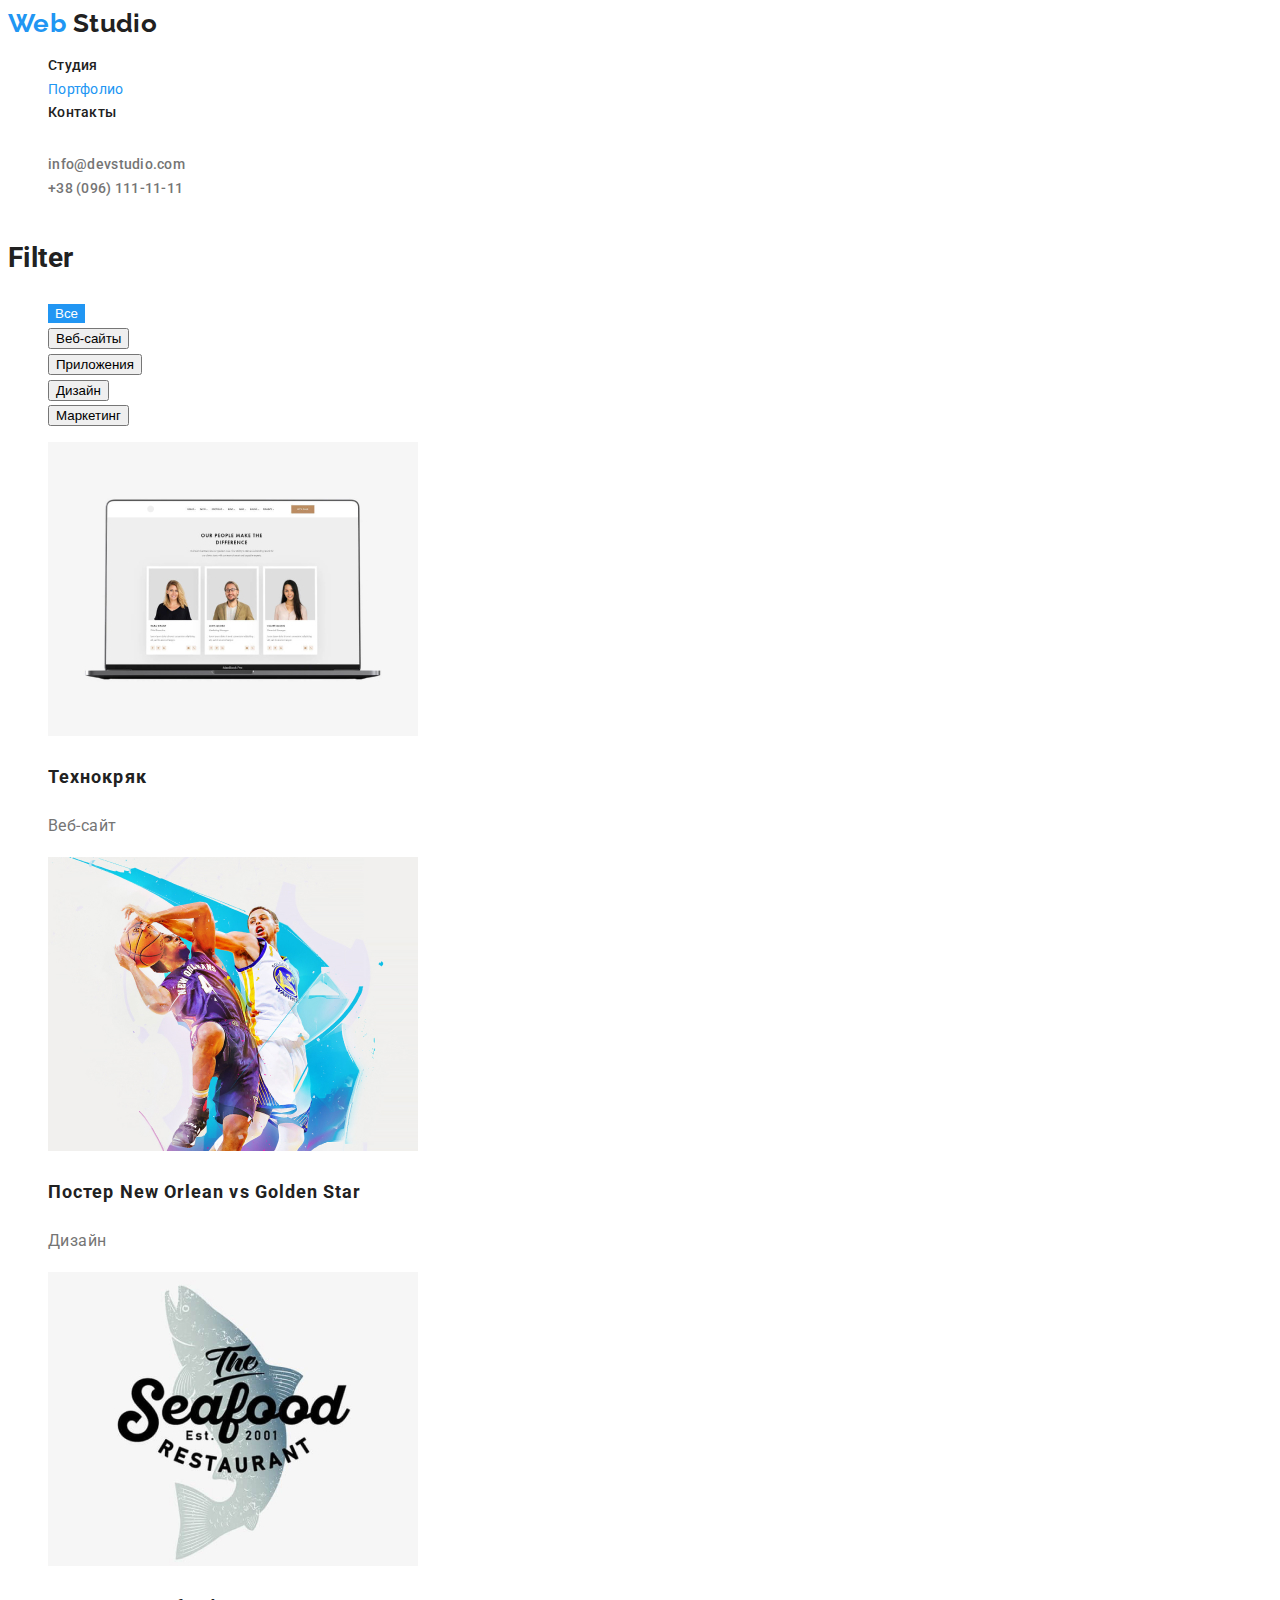
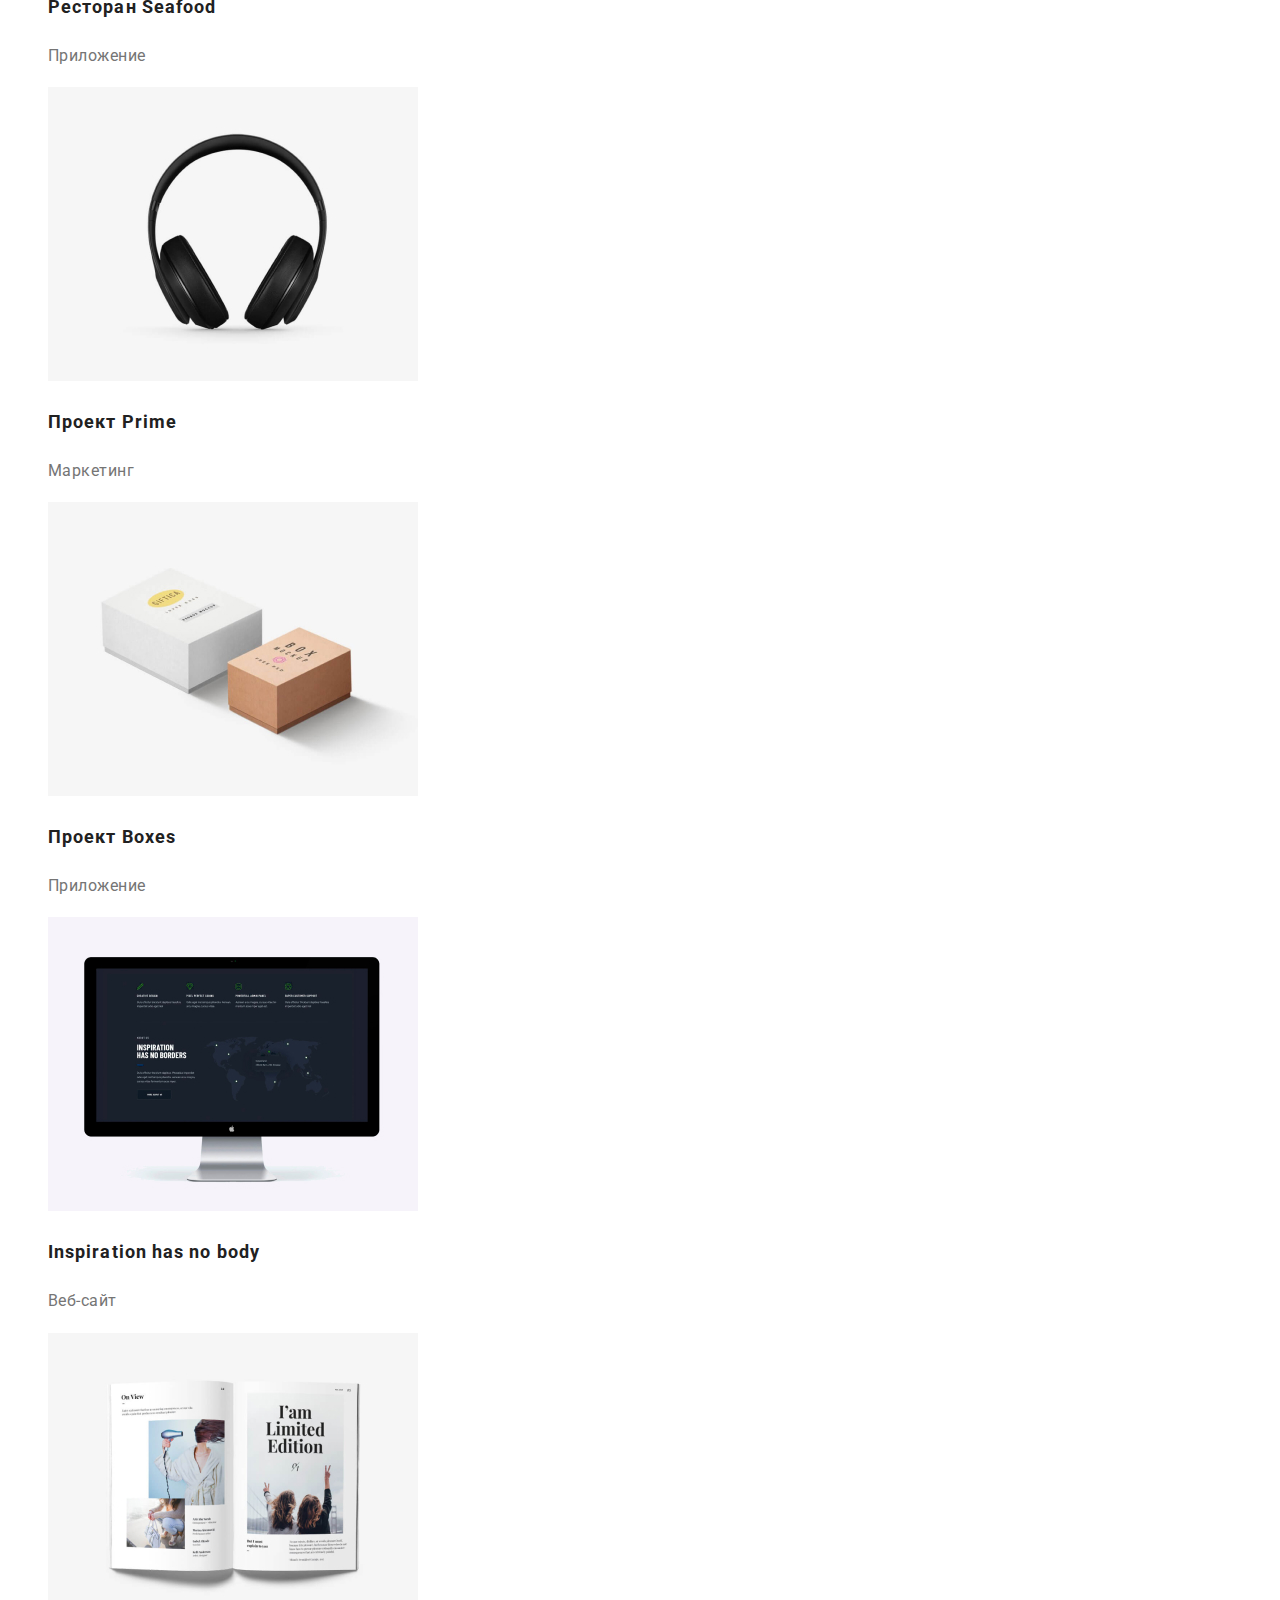
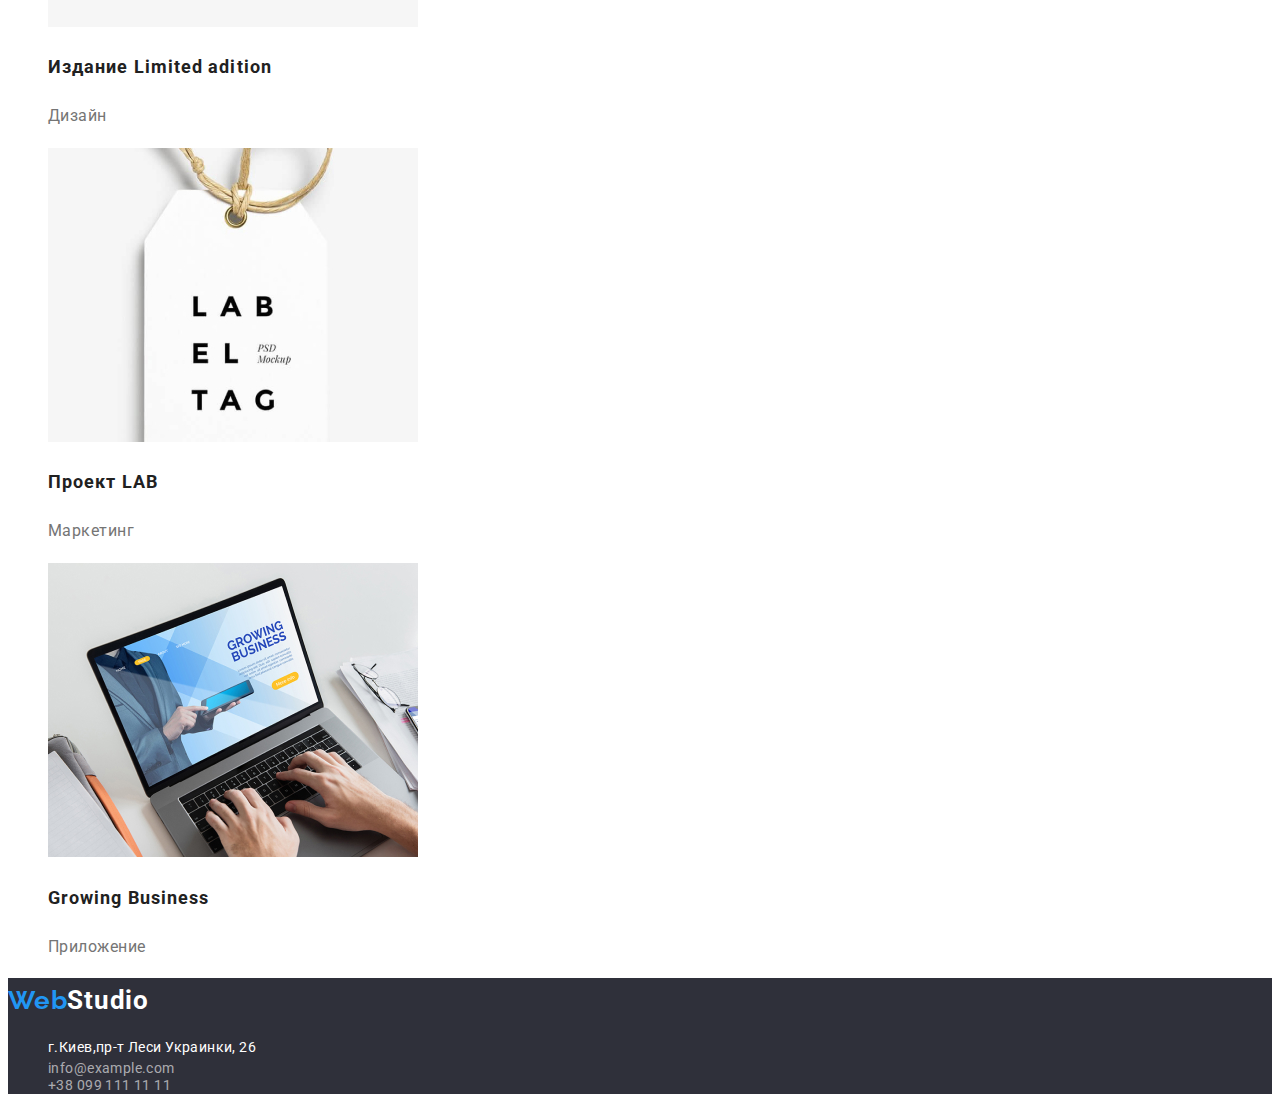
==== portfolio.html @ 91434a40 "добавляю разметку страницы" ====
<!DOCTYPE html>
<html lang="en">
<head>
    <meta charset="UTF-8">
    <meta http-equiv="X-UA-Compatible" content="IE=edge">
    <meta name="viewport" content="width=<>, initial-scale=1.0">
    <title>Document</title>

<link href="https://fonts.googleapis.com/css2?family=Raleway:wght@700&family=Roboto:wght@400;500;700;900&display=swap"
rel="stylesheet"
/>
    <link rel="stylesheet" href="./css/style.css"/>
</head>
<body>
<header>
    
        <nav>
            <a class="logo" href="./index.html"><span class="logo-accent">Web</span> Studio </a>
            <ul class="site-nav">
                <li> <a href="./index.html"class="site-nav-link">Студия</a></li>
                <li><a href=""class="site-nav-link-current">Портфолио</a></li>
                <li><a href=""class="site-nav-link">Контакты</a></li>
            </ul>
        </nav>
    
        <ul class="contact-nav">
            <li><a href ="mailto:info@devstudio.com" class="contact-nav-title">info@devstudio.com</a></li>
  
            <li><a href="tel:+380961111111" class="contact-nav-title">+38 (096) 111-11-11</a></li>
        </ul>
</header>

    <main>
         <!--Навигация-->
         <section>
             <h1>Filter</h1>
         <ul class="filter">
            <li class="filter-item"> <button type= "button" class="filter-button-main"> Все </button> </li>
            <li class="filter-item"> <button type= "button"class="filter-button"> Веб-сайты </button> </li>
            <li class="filter-item"> <button type= "button"class="filter-button"> Приложения</button> </li>
            <li class="filter-item"> <button type= "button"class="filter-button"> Дизайн </button> </li>
            <li class="filter-item"> <button type= "button"class="filter-button">Маркетинг</button> </li>
         </ul>
    
         <ul class="gallery">
             <li class="gallery-item"><a href=""class="gallery-link" ><img src="img/image1.jpg" alt="веб-сайт"width="370"><h2 class="gallery-title">Технокряк</h2>
                <p class="gallery-text">Веб-сайт</p></a> 
            </li>
            <li class="gallery-item"><a href=""class="gallery-link"><img src="img/image2.jpg" alt="дизайн"width="370"><h2 class="gallery-title">Постер New Orlean vs Golden Star</h2>
                <p class="gallery-text">Дизайн</p></a> </li>
            
            <li class="gallery-item"><a href=""class="gallery-link"><img src="img/image3.jpg" alt="приложение"width="370"> <h2 class="gallery-title">Ресторан Seafood</h2>
                <p class="gallery-text">Приложение</p></a> </li>
           
            <li class="gallery-item"><a href=""class="gallery-link"><img src="img/image4.jpg" alt="наушники"width="370"><h2 class="gallery-title">Проект Prime</h2>
                <p class="gallery-text">Маркетинг</p></a> </li>
            
            <l class="gallery-item"i><a href=""class="gallery-link"><img src="img/image5.jpg" alt="коробка"width="370"> <h2 class="gallery-title">Проект Boxes</h2>
                <p class="gallery-text">Приложение</p></a> </li>
           
            <li class="gallery-item"><a href=""class="gallery-link"><img src="img/image6.jpg" alt="монитор"width="370"><h2 class="gallery-title">Inspiration has no body</h2>
                <p class="gallery-text">Веб-сайт</p></a> </li>
            
            <li class="gallery-item"><a href=""class="gallery-link"><img src="img/image7.jpg" alt="книга"width="370"><h2 class="gallery-title">Издание Limited adition</h2>
                <p class="gallery-text">Дизайн</p></a> </li>
            
            <li class="gallery-item"><a href=""class="gallery-link"><img src="img/image8.jpg" alt="лейба"width="370"> <h2 class="gallery-title">Проект LAB</h2>
                <p class="gallery-text">Маркетинг</p></a> </li>
           
            <li class="gallery-item"><a href=""class="gallery-link"><img src="img/image9.jpg" alt="ноут"width="370"> <h2 class="gallery-title">Growing Business</h2>
                <p class="gallery-text">Приложение</p></a> </li>
           
            </ul>
        </section>
    </main>

<footer class="information">
            
    <a class="information-logo" href="./index.html"> <span class="logo-accent">Web</span>Studio</a>
    <address>
    
     <ul class="information-addres">
        <li class="information-addres-street"> г.Киев,пр-т Леси Украинки, 26</li>
       <li  <a href="mailto:info@example.com" class="information-addres-list">info@example.com</a> </li>
       <li <a href="tel:+380991111111" class="information-addres-list">+38 099 111 11 11</a> </li>
         </ul>
    </address>
    

</footer>
</body>
</html>
---- css/style.css ----
html{
    box-sizing: border-box;
}
*,* ::before, *::after{
    box-sizing: inherit;
}
:root{
    --primary-text-color:  #757575;
    --title-text-color:#212121;
    --accent-color:#2196f3;
    --primary-bg-color:#ffffff;
    --secondary-bg-color:#2F303A;
}

body {
    color:var(--title-text-color);
    background: var(--primary-bg-color);
    font-family: Roboto, sans-serif;
    letter-spacing: 0.03em;
    font-size: 14px;
    line-height: 1.7;
    
}   
.container {
    margin-left:auto;
    margin-right: auto;
    width: 1200 px;
    padding-left: 15px;
    padding-right: 15px;
}
.logo {
   color: var(--title-text-color);
   font-family: raleway, sans-serif;
   text-decoration: none;
   font-weight: 700;
    font-size: 26px;
    line-height: 1.2;
   
}
.logo-accent {
    color: var(--accent-color);
    font-family: raleway, sans-serif;
}

/*Page Header*/
.page-header{
    background-color: lawngreen;
}

/* цвет основного текста #212121 */

/* вторичный цвет текста #757575 */

/* белый цвет  #ffffff */

/* акцент #2196F3 */

/*Hero*/
.hero{
    background-color:var(--secondary-bg-color);
    
}
.hero-title{
    margin-top: 0;
    margin-bottom: 30px;
    color: var(--primary-bg-color);
    letter-spacing: 0.06em;
    font-weight: 900;
    font-size: 44px;
    line-height: 1.4;
    text-align: center;
}
    .hero-button {
    color: var(--primary-bg-color);
    text-indent: inherit;
    letter-spacing: 0.06em;
    font-weight: 700;
    font-size: 16px;
    line-height:  1.9;
    padding: 10px 32px;
    min-width: 136px;
    height: 30px;
    display: flex;
    align-items: center;
  
   
    
}
.hero-button:hover,
.hero-button:focus{
    
color:var(--primary-bg-color) ;
background: color #188ce8; ;
}

   
.hero-button-main {
    color: var(--primary-bg-color);
    background-color: var(--accent-color);
    border: 1px solid transparent;
    text-align: center;
    align-items: center;
}



/* Site-nav*/
.site-nav {
    list-style: none;
}
.site-nav-item {
    display: flex;
    margin-right: 16px; 
}
.site-nav-item:last-child{
    margin-right: 0;
}

.site-nav-link{
color: var(--title-text-color);
letter-spacing: 0.02em;
font-weight: 500;
line-height: 1.14;
text-decoration: none;
}
.site-nav-link:hover,
.site-nav-lin:focus {
    color: var(--accent-color);
}
.site-nav-link-current{
color: var(--accent-color);
line-height: 16px;
letter-spacing: 0.02em;
text-decoration: none;
}

/* Contact-nav*/
.contact-nav{
list-style: none;
display: inline-block;
}

.contact-nav-title{
    color: var(--primary-text-color);
    text-decoration: none;
    font-weight: 500;
    
    line-height: 1.14;
    letter-spacing: 0.02em;

}
.contact-nav-title:hover,
.contact-nav-title:focus{
    color: var(--accent-color);
}

/* Section*/
.section-title{
    margin-top: 0;
    margin-bottom: 50px;
     color: var(--title-text-color) ;
     font-weight: 700;
    font-size: 36px;
    line-height: 1.2;
    text-align: center;
 }
 /*Features */
 .features{
    list-style: none;
 }
 .features-title{
     margin-top: 0;
     margin-bottom: 10px;
     color: var(--title-text-color);
     font-weight: 700;
     line-height: 1.14;

 }
.features-description{
    margin-top: 0;
    color: var(--primary-text-color);
    line-height: 1.7;
}
.pictures{
    list-style: none;
}

/* Comands*/
.comands{
    background-color: #F5F4FA;

}
.comands-item{
    list-style: none;
}
.comands-title{
    margin-top: 0;
    margin-bottom: 50px;
    color: var(--title-text-color) ; 
    font-weight: 700;
    font-size: 36px;
    line-height: 1.2;
    text-align: center;
}
.comands-title-workers{
    color: var(--title-text-color);
    font-weight: 500;
    font-size: 16px;
    line-height: 1.2;
}
.comands-title-proffesion{
    color: var(--primary-text-color );
    font-size: 16px;
    line-height: 1.2;
}

/* Footer*/
.information{
    font-family: Roboto, sans-serif;
    background-color: var(--secondary-bg-color);
    text-decoration: none;
    font-size: 14px;
    line-height: 1.7;
    
}
.information-logo{
    color: var(--primary-bg-color);
    font-family: raleway, sans-serif
    line-height: 1.19;
    font-weight: 700;
    font-size: 26px;
    letter-spacing: 0.03em;
    text-decoration: none;
}
.information-addres{
    font-style: normal;
    color: var(--primary-bg-color);
    line-height: 1.7;
    list-style: none;
}

 .information-addres-street{
     color: var(--primary-bg-color);
    
 }

.information-addres-list{
    color: rgba(255, 255, 255, 0.6);
    line-height: 1.2;

}
.information-addres-list:hover,
.information-addres-list:focus{
    color: var(--accent-color);
}

/* Portfolio*/

.filter{
    list-style: none;
    
}
.filter-item{
color: var(--title-text-color);
font-style: normal;
font-weight: 500;
font-size: 16px;
line-height: 1.6;

}

.filter-button:hover,
.filter-button:focus{
    color: var(--primary-bg-color);
    background-color: var(--accent-color);
    border: 1px solid transparent;
}
.filter-button-main{
    color: var(--primary-bg-color);
    background-color: var(--accent-color);
    border: 1px solid transparent;
}


.gallery{
    list-style: none;
}
.gallery-link{
    text-decoration: none;
}
.gallery-title{
    color: var(--title-text-color);
    font-family: Roboto;
    font-weight: 700;
    font-size: 18px;
    line-height: 2.0;
    letter-spacing: 0.06em;
    text-decoration: none;
}
.gallery-text{
    color: var(--primary-text-color);
    font-family: Roboto;    
    font-size: 16px;
    line-height: 1.9;
    letter-spacing: 0.03em;
}
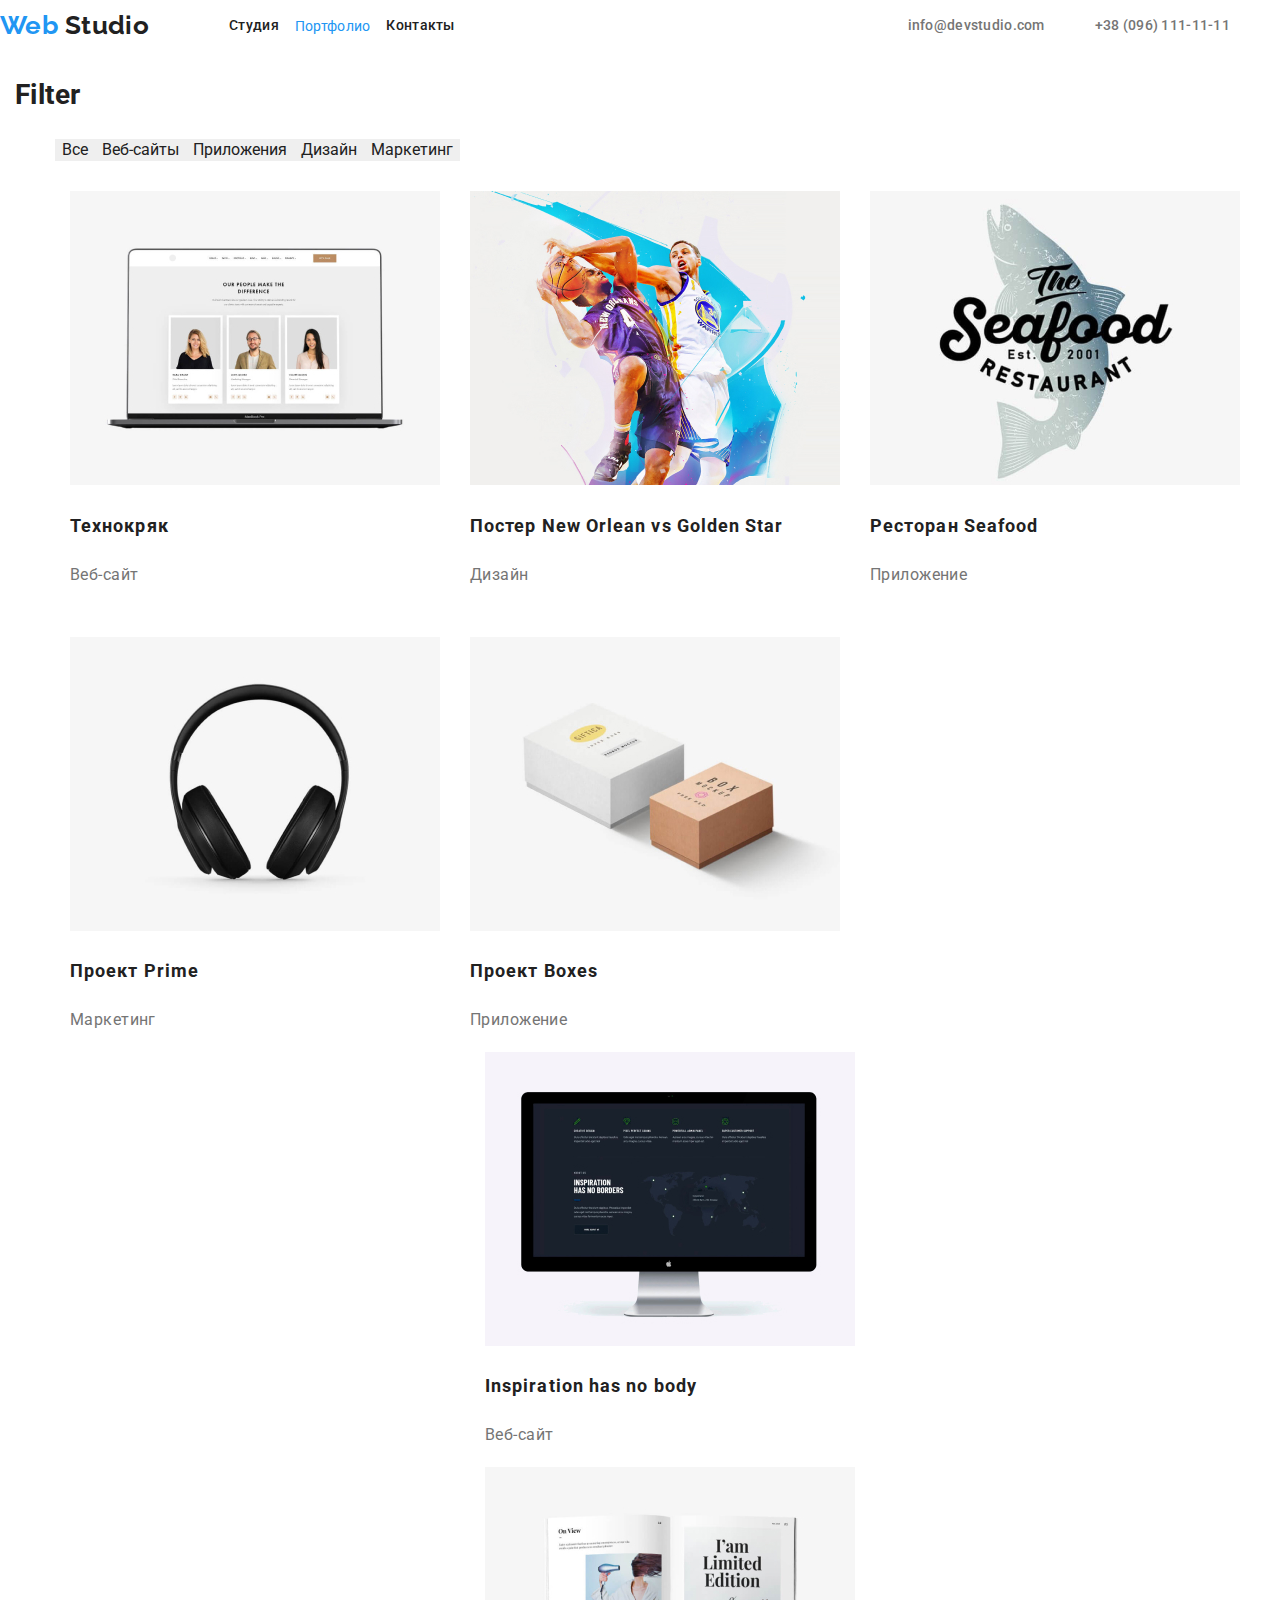
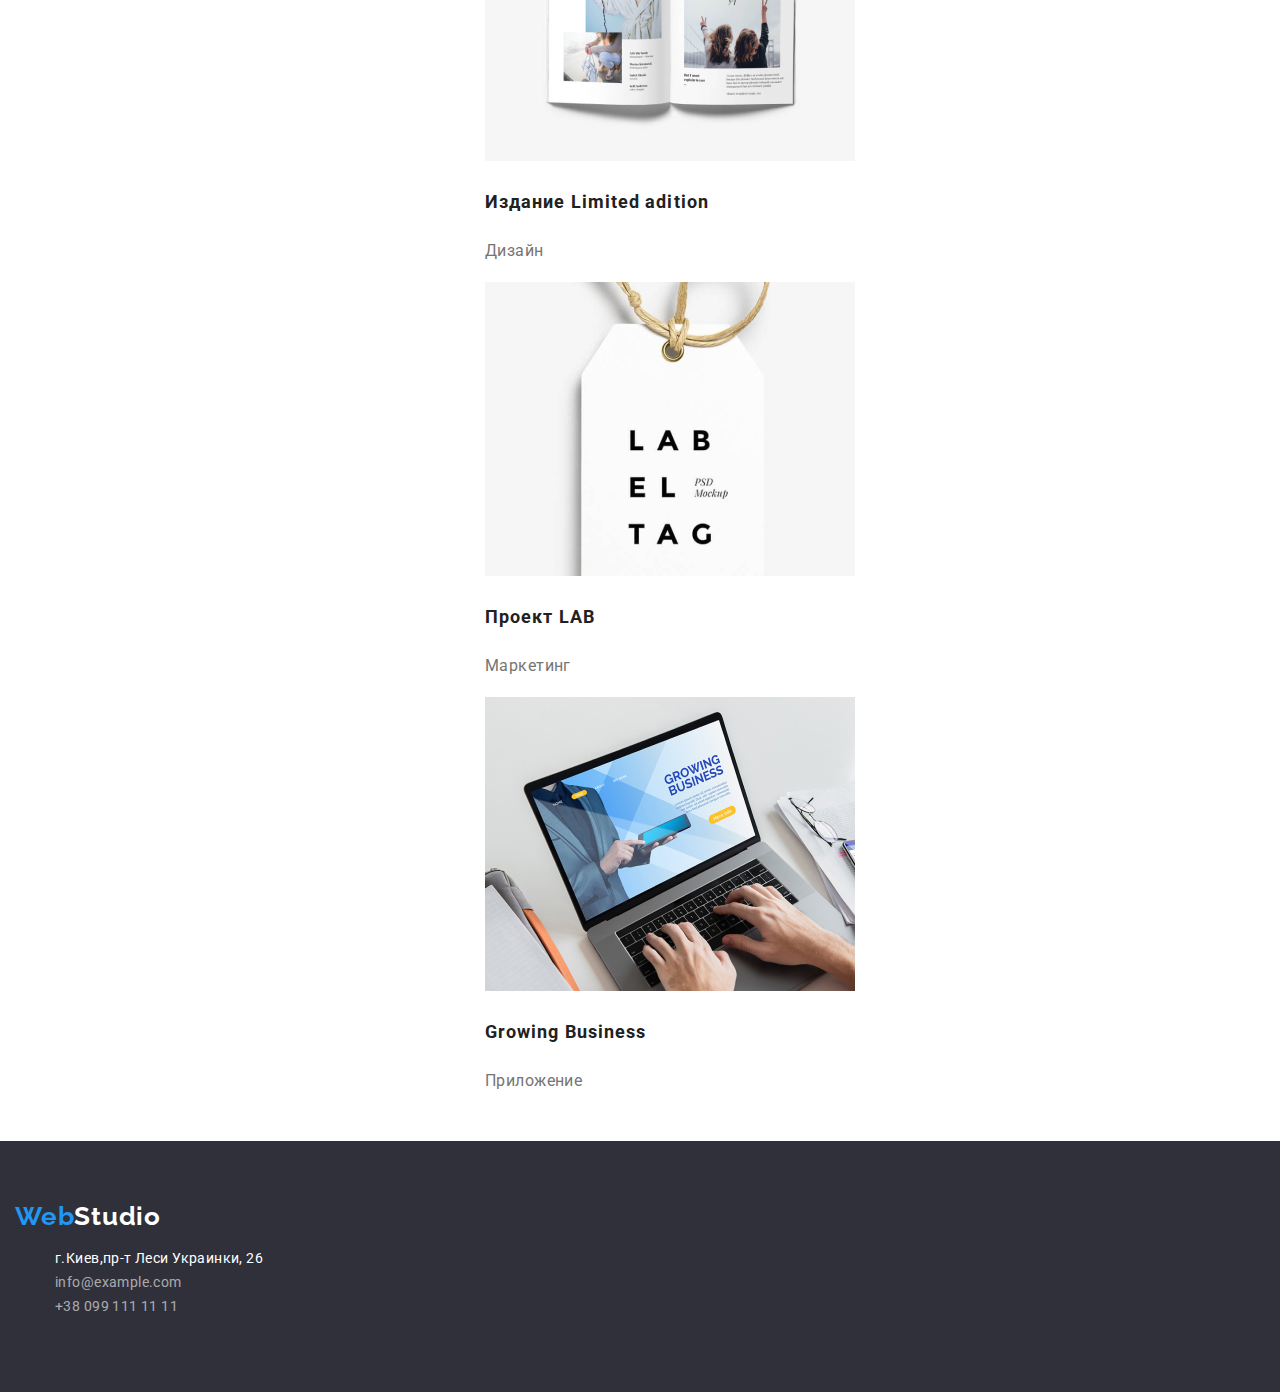
==== commit 2ada0bcb: "работа с флекс" ====
--- a/portfolio.html
+++ b/portfolio.html
@@ -9,30 +9,33 @@
 <link href="https://fonts.googleapis.com/css2?family=Raleway:wght@700&family=Roboto:wght@400;500;700;900&display=swap"
 rel="stylesheet"
 />
+<link rel="stylesheet" href="https://cdnjs.cloudflare.com/ajax/libs/modern-normalize/1.1.0/modern-normalize.min.css"/>
     <link rel="stylesheet" href="./css/style.css"/>
 </head>
 <body>
-<header>
-    
-        <nav>
-            <a class="logo" href="./index.html"><span class="logo-accent">Web</span> Studio </a>
-            <ul class="site-nav">
-                <li> <a href="./index.html"class="site-nav-link">Студия</a></li>
-                <li><a href=""class="site-nav-link-current">Портфолио</a></li>
-                <li><a href=""class="site-nav-link">Контакты</a></li>
-            </ul>
-        </nav>
-    
-        <ul class="contact-nav">
-            <li><a href ="mailto:info@devstudio.com" class="contact-nav-title">info@devstudio.com</a></li>
-  
-            <li><a href="tel:+380961111111" class="contact-nav-title">+38 (096) 111-11-11</a></li>
-        </ul>
-</header>
+    <header class="page-header">
+        <div class="container-main">
+          <nav class="container-main-nav">
+              <a class="logo" href="./index.html"><span class="logo-accent">Web</span> Studio </a>
+              <ul class="site-nav">
+                  <li class="site-nav-item"> <a href="./index.html"class="site-nav-link">Студия</a></li>
+                  <li class="site-nav-item"><a href=""class="site-nav-link-current ">Портфолио</a></li>
+                  <li class="site-nav-item"><a href=""class="site-nav-link">Контакты</a></li>
+              </ul>
+          </nav>
+          
+              <ul class="contact-nav">
+                   <li class="contact-nav-item"><a href ="mailto:info@devstudio.com" class="contact-nav-title">info@devstudio.com</a></li>
+         
+                   <li class="contact-nav-item"><a href="tel:+380961111111" class="contact-nav-title">+38 (096) 111-11-11</a></li>
+               </ul>
+          </div>
+      </header>
 
     <main>
          <!--Навигация-->
          <section>
+             <div class="container">
              <h1>Filter</h1>
          <ul class="filter">
             <li class="filter-item"> <button type= "button" class="filter-button-main"> Все </button> </li>
@@ -71,22 +74,24 @@
                 <p class="gallery-text">Приложение</p></a> </li>
            
             </ul>
+        </div>
         </section>
     </main>
 
 <footer class="information">
+    <div class="container">
             
     <a class="information-logo" href="./index.html"> <span class="logo-accent">Web</span>Studio</a>
     <address>
     
      <ul class="information-addres">
         <li class="information-addres-street"> г.Киев,пр-т Леси Украинки, 26</li>
-       <li  <a href="mailto:info@example.com" class="information-addres-list">info@example.com</a> </li>
-       <li <a href="tel:+380991111111" class="information-addres-list">+38 099 111 11 11</a> </li>
+       <li>  <a href="mailto:info@example.com" class="information-addres-list">info@example.com</a> </li>
+       <li> <a href="tel:+380991111111" class="information-addres-list">+38 099 111 11 11</a> </li>
          </ul>
     </address>
     
-
+</div>
 </footer>
 </body>
 </html>--- a/css/style.css
+++ b/css/style.css
@@ -1,9 +1,7 @@
 html{
     box-sizing: border-box;
 }
-*,* ::before, *::after{
-    box-sizing: inherit;
-}
+
 :root{
     --primary-text-color:  #757575;
     --title-text-color:#212121;
@@ -22,13 +20,20 @@
     
 }   
 .container {
+
     margin-left:auto;
     margin-right: auto;
     width: 1200 px;
     padding-left: 15px;
     padding-right: 15px;
 }
+.container-main{
+    display: flex;
+    align-items: center;
+    
+}
 .logo {
+   
    color: var(--title-text-color);
    font-family: raleway, sans-serif;
    text-decoration: none;
@@ -41,11 +46,13 @@
     color: var(--accent-color);
     font-family: raleway, sans-serif;
 }
-
 /*Page Header*/
-.page-header{
-    background-color: lawngreen;
-}
+
+.container-main-nav{
+    display: flex;
+    align-items: center;
+}
+
 
 /* цвет основного текста #212121 */
 
@@ -54,68 +61,21 @@
 /* белый цвет  #ffffff */
 
 /* акцент #2196F3 */
-
-/*Hero*/
-.hero{
-    background-color:var(--secondary-bg-color);
-    
-}
-.hero-title{
-    margin-top: 0;
-    margin-bottom: 30px;
-    color: var(--primary-bg-color);
-    letter-spacing: 0.06em;
-    font-weight: 900;
-    font-size: 44px;
-    line-height: 1.4;
-    text-align: center;
-}
-    .hero-button {
-    color: var(--primary-bg-color);
-    text-indent: inherit;
-    letter-spacing: 0.06em;
-    font-weight: 700;
-    font-size: 16px;
-    line-height:  1.9;
-    padding: 10px 32px;
-    min-width: 136px;
-    height: 30px;
-    display: flex;
-    align-items: center;
-  
-   
-    
-}
-.hero-button:hover,
-.hero-button:focus{
-    
-color:var(--primary-bg-color) ;
-background: color #188ce8; ;
-}
-
-   
-.hero-button-main {
-    color: var(--primary-bg-color);
-    background-color: var(--accent-color);
-    border: 1px solid transparent;
-    text-align: center;
-    align-items: center;
-}
-
 
 
 /* Site-nav*/
 .site-nav {
     list-style: none;
+    display: flex;
+    margin-left: 40px ;
 }
 .site-nav-item {
     display: flex;
     margin-right: 16px; 
 }
-.site-nav-item:last-child{
-    margin-right: 0;
-}
-
+.site-nav-item +.item{
+    margin-left: 50px;
+}
 .site-nav-link{
 color: var(--title-text-color);
 letter-spacing: 0.02em;
@@ -135,64 +95,125 @@
 }
 
 /* Contact-nav*/
-.contact-nav{
-list-style: none;
-display: inline-block;
-}
-
-.contact-nav-title{
+    .contact-nav{
+    list-style: none;
+    display: flex;
+    margin-left: auto;
+    margin-right: 50px;
+}
+.contact-nav-title {
+    
     color: var(--primary-text-color);
     text-decoration: none;
     font-weight: 500;
-    
+    margin-left: 50px;
     line-height: 1.14;
     letter-spacing: 0.02em;
-
 }
 .contact-nav-title:hover,
 .contact-nav-title:focus{
     color: var(--accent-color);
 }
+/*Hero*/
+.hero{
+
+    margin-top: 0;
+    background-color:var(--secondary-bg-color);
+    padding-top: 200px;
+    padding-bottom: 280px;
+}
+.hero-title{
+   
+    color: var(--primary-bg-color);
+    letter-spacing: 0.06em;
+    font-weight: 900;
+    font-size: 44px;
+    line-height: 1.4;
+    text-align: center;
+}
+    .hero-button {
+    color: var(--primary-bg-color);
+    text-indent: inherit;
+    letter-spacing: 0.06em;
+    font-weight: 700;
+    font-size: 16px;
+    line-height:  1.9;
+    display: flex;
+    text-align: center;
+    align-items: center;
+   }
+    .hero-button-main {
+        color: var(--primary-bg-color);
+        background-color: var(--accent-color);
+        border: 1px solid transparent;
+        align-items: center;
+        cursor: pointer;
+    }
+    .hero-button-main:hover,
+    .hero-button-main:focus{
+    color:var(--primary-bg-color) ;
+    background-color: #188ce8; 
+    } 
 
 /* Section*/
-.section-title{
+    .section-title{
     margin-top: 0;
     margin-bottom: 50px;
-     color: var(--title-text-color) ;
-     font-weight: 700;
+    color: var(--title-text-color) ;
+    font-weight: 700;
     font-size: 36px;
     line-height: 1.2;
     text-align: center;
+ }
+    .pictures{
+    list-style: none;
+    display: flex;
+    flex-wrap: wrap;
+    }
+    .pictures-item{
+    margin-left: 30px;
+    width: 370px; 
+    
+}
+    .pictures-item:(:last-child){
+    margin-left: 0px;
  }
  /*Features */
  .features{
-    list-style: none;
+
+    list-style: none;
+    margin-top: 0;
+    display: flex;
+     
+ }
+ .features-item{
+   
+     margin-left: 30px;
+ } 
+ .features-item:(:last-child){
+    margin-left: 0;
  }
  .features-title{
-     margin-top: 0;
+     
      margin-bottom: 10px;
      color: var(--title-text-color);
      font-weight: 700;
      line-height: 1.14;
 
  }
-.features-description{
+.features-description {
     margin-top: 0;
     color: var(--primary-text-color);
     line-height: 1.7;
-}
-.pictures{
-    list-style: none;
-}
+
+}
+
 
 /* Comands*/
 .comands{
     background-color: #F5F4FA;
-
-}
-.comands-item{
-    list-style: none;
-}
+}
+
 .comands-title{
     margin-top: 0;
     margin-bottom: 50px;
@@ -202,11 +223,21 @@
     line-height: 1.2;
     text-align: center;
 }
+.comands-item{
+    list-style: none;
+}
+.comands-title-top{
+    margin-top: 0;
+      
+}
+
 .comands-title-workers{
     color: var(--title-text-color);
     font-weight: 500;
     font-size: 16px;
     line-height: 1.2;
+    display: flex;
+    flex-wrap: wrap;
 }
 .comands-title-proffesion{
     color: var(--primary-text-color );
@@ -215,17 +246,20 @@
 }
 
 /* Footer*/
+
 .information{
     font-family: Roboto, sans-serif;
     background-color: var(--secondary-bg-color);
     text-decoration: none;
     font-size: 14px;
     line-height: 1.7;
+    padding-top: 60px;
+    padding-bottom: 60px;
     
 }
 .information-logo{
     color: var(--primary-bg-color);
-    font-family: raleway, sans-serif
+    font-family: raleway, sans-serif;
     line-height: 1.19;
     font-weight: 700;
     font-size: 26px;
@@ -247,6 +281,7 @@
 .information-addres-list{
     color: rgba(255, 255, 255, 0.6);
     line-height: 1.2;
+    text-decoration: none;
 
 }
 .information-addres-list:hover,
@@ -257,8 +292,12 @@
 /* Portfolio*/
 
 .filter{
-    list-style: none;
-    
+    margin-top: 0;
+    margin-bottom: ;
+    font-family: inherit;
+    list-style: none;
+    display: flex;
+     
 }
 .filter-item{
 color: var(--title-text-color);
@@ -266,31 +305,51 @@
 font-weight: 500;
 font-size: 16px;
 line-height: 1.6;
-
+text-align: center;
+cursor: pointer;
+}
+.filter-button{
+    color: var(--title-text-color);
+    text-align: center;
+    border: 1px solid transparent;
+    cursor: pointer;
 }
 
 .filter-button:hover,
 .filter-button:focus{
     color: var(--primary-bg-color);
     background-color: var(--accent-color);
+}
+
+.filter-button-main{
+    color: var(--title-text-color);
+    text-align: center;
     border: 1px solid transparent;
-}
-.filter-button-main{
+    cursor: pointer;
+}
+.filter-button-main:hover,
+.filter-button-main:focus{
     color: var(--primary-bg-color);
     background-color: var(--accent-color);
-    border: 1px solid transparent;
-}
-
+}
 
 .gallery{
-    list-style: none;
-}
+    margin-top: 0;
+    list-style: none;
+    display: flex;
+    flex-wrap: wrap;
+     
+}
+.gallery-item{
+    width: 370 px;
+    margin: 15px;
+}
+
 .gallery-link{
     text-decoration: none;
 }
 .gallery-title{
     color: var(--title-text-color);
-    font-family: Roboto;
     font-weight: 700;
     font-size: 18px;
     line-height: 2.0;
@@ -299,9 +358,8 @@
 }
 .gallery-text{
     color: var(--primary-text-color);
-    font-family: Roboto;    
     font-size: 16px;
     line-height: 1.9;
-    letter-spacing: 0.03em;
-}
-
+    
+}
+
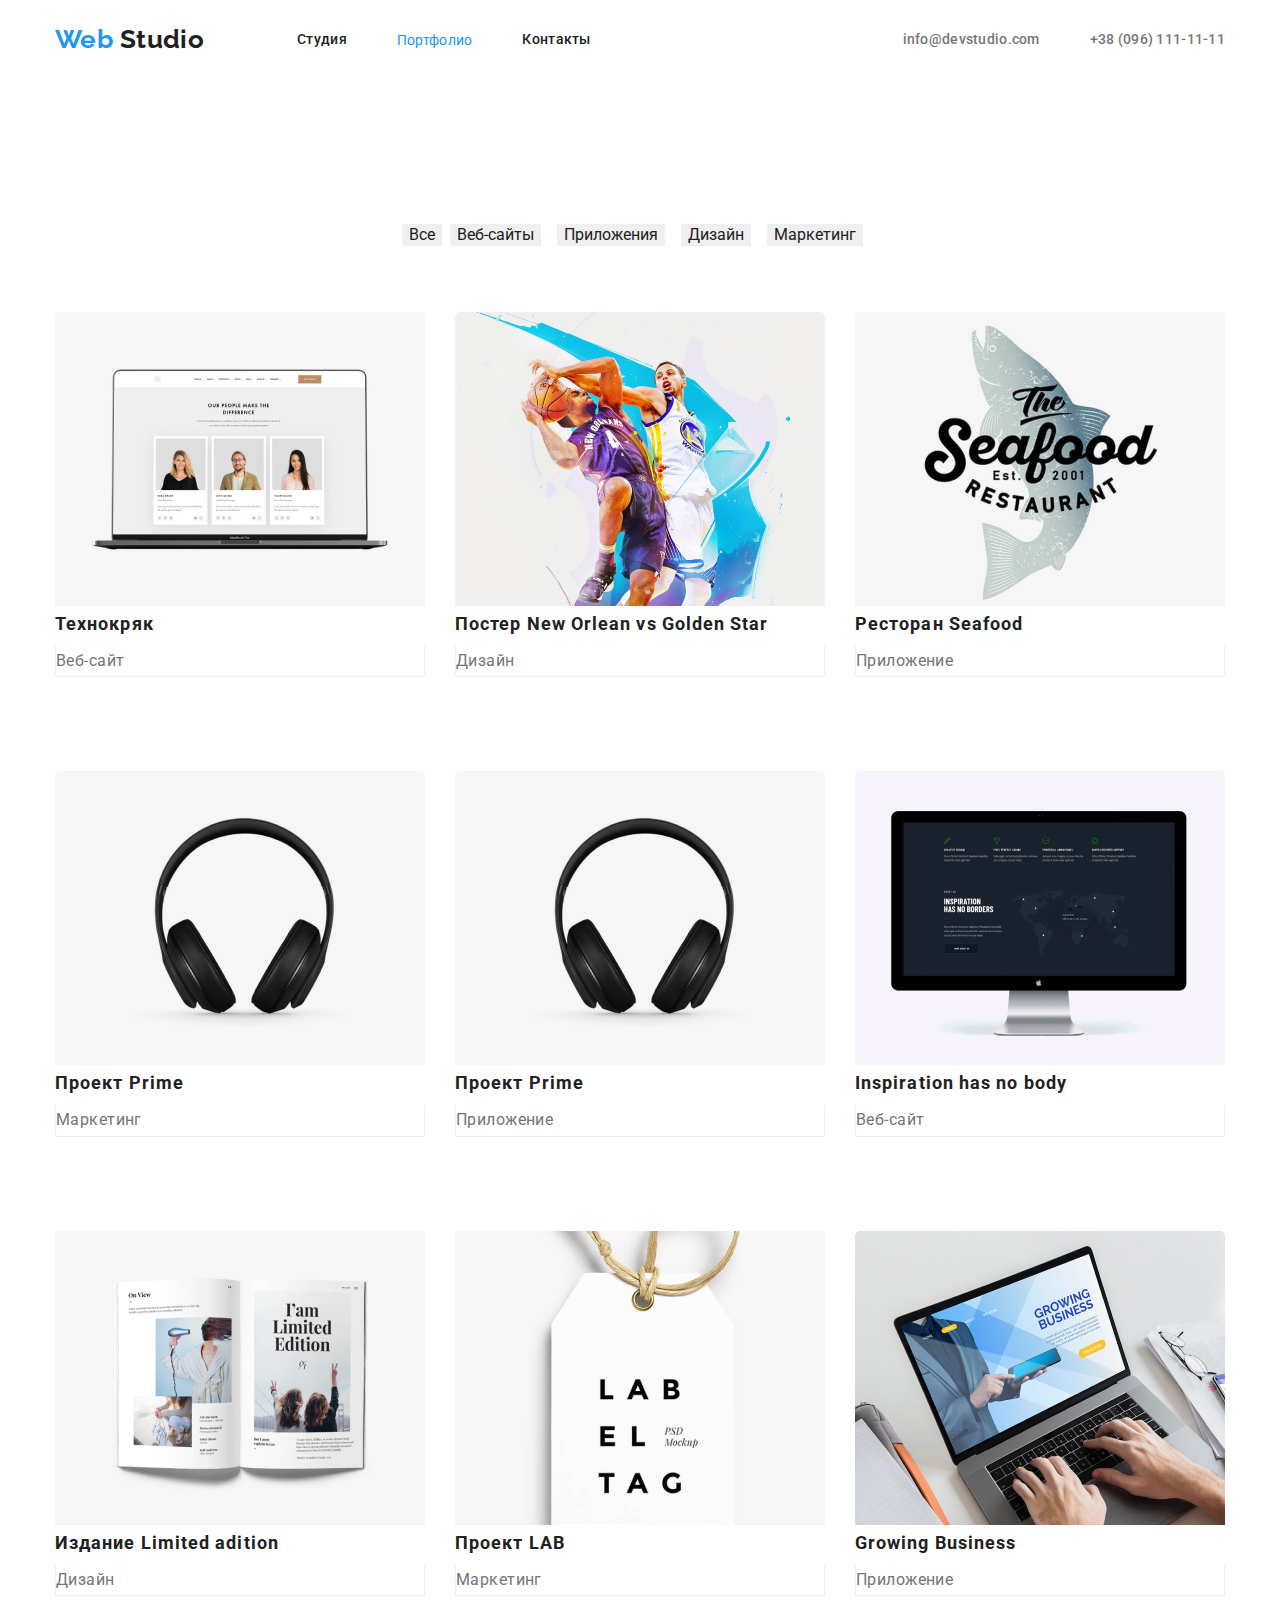
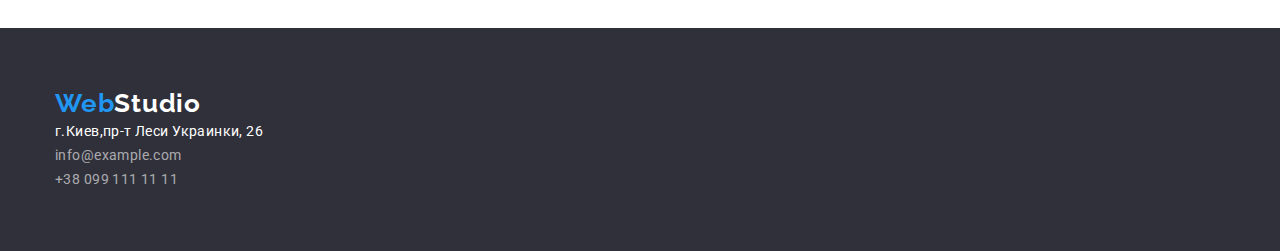
==== commit 99bc5495: "форматировала картинки" ====
--- a/portfolio.html
+++ b/portfolio.html
@@ -14,7 +14,7 @@
 </head>
 <body>
     <header class="page-header">
-        <div class="container-main">
+        <div class="container-main container">
           <nav class="container-main-nav">
               <a class="logo" href="./index.html"><span class="logo-accent">Web</span> Studio </a>
               <ul class="site-nav">
@@ -36,7 +36,7 @@
          <!--Навигация-->
          <section>
              <div class="container">
-             <h1>Filter</h1>
+             <h1 class="title">Filter</h1>
          <ul class="filter">
             <li class="filter-item"> <button type= "button" class="filter-button-main"> Все </button> </li>
             <li class="filter-item"> <button type= "button"class="filter-button"> Веб-сайты </button> </li>
@@ -46,31 +46,32 @@
          </ul>
     
          <ul class="gallery">
-             <li class="gallery-item"><a href=""class="gallery-link" ><img src="img/image1.jpg" alt="веб-сайт"width="370"><h2 class="gallery-title">Технокряк</h2>
+             <li class="gallery-item"><a href=""class="gallery-link" ><img class="card" src="img/image1.jpg" alt="веб-сайт"width="370"><h2 class="gallery-title">Технокряк</h2>
                 <p class="gallery-text">Веб-сайт</p></a> 
             </li>
-            <li class="gallery-item"><a href=""class="gallery-link"><img src="img/image2.jpg" alt="дизайн"width="370"><h2 class="gallery-title">Постер New Orlean vs Golden Star</h2>
+            <li class="gallery-item"><a href=""class="gallery-link"><img class="card" src="img/image2.jpg" alt="дизайн"width="370"><h2 class="gallery-title">Постер New Orlean vs Golden Star</h2>
                 <p class="gallery-text">Дизайн</p></a> </li>
             
-            <li class="gallery-item"><a href=""class="gallery-link"><img src="img/image3.jpg" alt="приложение"width="370"> <h2 class="gallery-title">Ресторан Seafood</h2>
+            <li class="gallery-item"><a href=""class="gallery-link"><img class="card" src="img/image3.jpg" alt="приложение"width="370"> <h2 class="gallery-title">Ресторан Seafood</h2>
                 <p class="gallery-text">Приложение</p></a> </li>
            
-            <li class="gallery-item"><a href=""class="gallery-link"><img src="img/image4.jpg" alt="наушники"width="370"><h2 class="gallery-title">Проект Prime</h2>
+            <li class="gallery-item"><a href=""class="gallery-link"><img class="card" src="img/image4.jpg" alt="наушники"width="370"><h2 class="gallery-title">Проект Prime</h2>
                 <p class="gallery-text">Маркетинг</p></a> </li>
             
-            <l class="gallery-item"i><a href=""class="gallery-link"><img src="img/image5.jpg" alt="коробка"width="370"> <h2 class="gallery-title">Проект Boxes</h2>
-                <p class="gallery-text">Приложение</p></a> </li>
+                <li class="gallery-item"><a href=""class="gallery-link"><img class="card" src="img/image4.jpg" alt="наушники"width="370"><h2 class="gallery-title">Проект Prime</h2>
+                    <p class="gallery-text">Приложение</p></a> </li>
+                
            
-            <li class="gallery-item"><a href=""class="gallery-link"><img src="img/image6.jpg" alt="монитор"width="370"><h2 class="gallery-title">Inspiration has no body</h2>
+            <li class="gallery-item"><a href=""class="gallery-link"><img class="card" src="img/image6.jpg" alt="монитор"width="370"><h2 class="gallery-title">Inspiration has no body</h2>
                 <p class="gallery-text">Веб-сайт</p></a> </li>
             
-            <li class="gallery-item"><a href=""class="gallery-link"><img src="img/image7.jpg" alt="книга"width="370"><h2 class="gallery-title">Издание Limited adition</h2>
+            <li class="gallery-item"><a href=""class="gallery-link"><img class="card" src="img/image7.jpg" alt="книга"width="370"><h2 class="gallery-title">Издание Limited adition</h2>
                 <p class="gallery-text">Дизайн</p></a> </li>
             
-            <li class="gallery-item"><a href=""class="gallery-link"><img src="img/image8.jpg" alt="лейба"width="370"> <h2 class="gallery-title">Проект LAB</h2>
+            <li class="gallery-item"><a href=""class="gallery-link"><img class="card" src="img/image8.jpg" alt="лейба"width="370"> <h2 class="gallery-title">Проект LAB</h2>
                 <p class="gallery-text">Маркетинг</p></a> </li>
            
-            <li class="gallery-item"><a href=""class="gallery-link"><img src="img/image9.jpg" alt="ноут"width="370"> <h2 class="gallery-title">Growing Business</h2>
+            <li class="gallery-item"><a href=""class="gallery-link"><img class="card" src="img/image9.jpg" alt="ноут"width="370"> <h2 class="gallery-title">Growing Business</h2>
                 <p class="gallery-text">Приложение</p></a> </li>
            
             </ul>
--- a/css/style.css
+++ b/css/style.css
@@ -9,6 +9,10 @@
     --primary-bg-color:#ffffff;
     --secondary-bg-color:#2F303A;
 }
+.page-header {
+    height: 80px;
+    display: flex;
+}
 
 body {
     color:var(--title-text-color);
@@ -16,24 +20,37 @@
     font-family: Roboto, sans-serif;
     letter-spacing: 0.03em;
     font-size: 14px;
-    line-height: 1.7;
-    
-}   
+    line-height: 1.7;  
+}  
+
 .container {
-
     margin-left:auto;
     margin-right: auto;
-    width: 1200 px;
+    width: 1200px;
     padding-left: 15px;
     padding-right: 15px;
 }
 .container-main{
     display: flex;
-    align-items: center;
-    
+    align-items: center; 
+}
+ul{
+    padding: 0;
+    margin: 0;
+    list-style: none;
+} 
+h1,h2,h3,p{
+    padding: 0;
+    margin: 0;
+    list-style: none;
+}
+img{
+    display: block;
+    width: 100%;
+    height: auto;
 }
 .logo {
-   
+
    color: var(--title-text-color);
    font-family: raleway, sans-serif;
    text-decoration: none;
@@ -67,15 +84,16 @@
 .site-nav {
     list-style: none;
     display: flex;
-    margin-left: 40px ;
+    margin-left: 93px ;
 }
 .site-nav-item {
     display: flex;
-    margin-right: 16px; 
-}
-.site-nav-item +.item{
-    margin-left: 50px;
-}
+    margin-right: 50px; 
+}
+.site-nav-item:(:last-child){
+    margin-right: 50px;
+}
+
 .site-nav-link{
 color: var(--title-text-color);
 letter-spacing: 0.02em;
@@ -96,19 +114,21 @@
 
 /* Contact-nav*/
     .contact-nav{
-    list-style: none;
     display: flex;
     margin-left: auto;
-    margin-right: 50px;
+    
 }
 .contact-nav-title {
     
     color: var(--primary-text-color);
     text-decoration: none;
     font-weight: 500;
-    margin-left: 50px;
     line-height: 1.14;
     letter-spacing: 0.02em;
+    margin-left: 50px;
+}
+.contact-nav-title:(:last-child){
+margin-left: 50px;
 }
 .contact-nav-title:hover,
 .contact-nav-title:focus{
@@ -116,38 +136,34 @@
 }
 /*Hero*/
 .hero{
-
-    margin-top: 0;
     background-color:var(--secondary-bg-color);
     padding-top: 200px;
-    padding-bottom: 280px;
+    padding-bottom: 200px;
+    margin-left: auto;
+    margin-right: auto;
 }
 .hero-title{
-   
     color: var(--primary-bg-color);
     letter-spacing: 0.06em;
     font-weight: 900;
     font-size: 44px;
     line-height: 1.4;
     text-align: center;
-}
-    .hero-button {
-    color: var(--primary-bg-color);
-    text-indent: inherit;
-    letter-spacing: 0.06em;
-    font-weight: 700;
-    font-size: 16px;
-    line-height:  1.9;
-    display: flex;
-    text-align: center;
-    align-items: center;
-   }
+    margin-bottom: 30px;
+}
     .hero-button-main {
-        color: var(--primary-bg-color);
+     color: var(--primary-bg-color);
         background-color: var(--accent-color);
         border: 1px solid transparent;
         align-items: center;
         cursor: pointer;
+        text-indent: inherit;
+        letter-spacing: 0.06em;
+         font-weight: 700;
+        font-size: 16px;
+        line-height:  1.9;
+        display: flex;
+        text-align: center;
     }
     .hero-button-main:hover,
     .hero-button-main:focus{
@@ -156,6 +172,9 @@
     } 
 
 /* Section*/
+  .title{
+      visibility: hidden;
+  }
     .section-title{
     margin-top: 0;
     margin-bottom: 50px;
@@ -166,25 +185,30 @@
     text-align: center;
  }
     .pictures{
-    list-style: none;
+   
     display: flex;
     flex-wrap: wrap;
+     margin-top: -30px;
+     margin-left: -30px; 
+    
     }
     .pictures-item{
-    margin-left: 30px;
-    width: 370px; 
+        display: block;
+         width: calc((100%-2*30px)/3); 
+        
     
 }
     .pictures-item:(:last-child){
-    margin-left: 0px;
+    margin-right: 0px;
  }
  /*Features */
+ .section{
+     padding-top: 94px;
+     padding-bottom: 94px;
+ }
  .features{
 
-    list-style: none;
-    margin-top: 0;
-    display: flex;
-     
+    display: flex;
  }
  .features-item{
    
@@ -199,21 +223,16 @@
      color: var(--title-text-color);
      font-weight: 700;
      line-height: 1.14;
-
  }
 .features-description {
     margin-top: 0;
     color: var(--primary-text-color);
     line-height: 1.7;
-
-}
-
-
+}
 /* Comands*/
 .comands{
     background-color: #F5F4FA;
 }
-
 .comands-title{
     margin-top: 0;
     margin-bottom: 50px;
@@ -224,29 +243,33 @@
     text-align: center;
 }
 .comands-item{
-    list-style: none;
+    display: flex;
+    flex-wrap: wrap;
+     margin-top: -30px;
+     margin-left: -30px; 
+    padding-bottom: 10px;
+    padding-top: 30px;
 }
 .comands-title-top{
-    margin-top: 0;
-      
-}
-
+    flex-basis: calc((100%-90px)/ 4);
+    margin-left: 30px;
+    margin-top: 30px;
+}
+.comands-title-top:nth-child(4n+1) {
+    margin-left: 0;
+ }
 .comands-title-workers{
     color: var(--title-text-color);
     font-weight: 500;
     font-size: 16px;
     line-height: 1.2;
-    display: flex;
-    flex-wrap: wrap;
 }
 .comands-title-proffesion{
     color: var(--primary-text-color );
     font-size: 16px;
     line-height: 1.2;
 }
-
 /* Footer*/
-
 .information{
     font-family: Roboto, sans-serif;
     background-color: var(--secondary-bg-color);
@@ -282,7 +305,6 @@
     color: rgba(255, 255, 255, 0.6);
     line-height: 1.2;
     text-decoration: none;
-
 }
 .information-addres-list:hover,
 .information-addres-list:focus{
@@ -297,6 +319,7 @@
     font-family: inherit;
     list-style: none;
     display: flex;
+    justify-content: center;
      
 }
 .filter-item{
@@ -307,12 +330,16 @@
 line-height: 1.6;
 text-align: center;
 cursor: pointer;
+margin-top: 94px;
+margin-right: 8px;
 }
 .filter-button{
     color: var(--title-text-color);
     text-align: center;
     border: 1px solid transparent;
     cursor: pointer;
+    margin-right: 8px;
+    margin-bottom: 34px;
 }
 
 .filter-button:hover,
@@ -334,32 +361,54 @@
 }
 
 .gallery{
-    margin-top: 0;
-    list-style: none;
+
     display: flex;
     flex-wrap: wrap;
-     
+     margin-top: -30px;
+     margin-left: -30px;
 }
 .gallery-item{
-    width: 370 px;
-    margin: 15px;
+    flex-basis: calc((100%-90px)/ 3);
+    margin-left: 30px;
+    margin-top: 30px;
+   
+}
+.gallery:nth-child(3n+1) {
+margin-left: 0; 
+}
+.gallery:nth-last-child(-n+3){
+    margin-bottom: 0;
 }
 
 .gallery-link{
+    display: block;
+    padding-top: 32px;
+    padding-bottom: 32px;
     text-decoration: none;
 }
 .gallery-title{
     color: var(--title-text-color);
     font-weight: 700;
     font-size: 18px;
-    line-height: 2.0;
+    line-height: 2;
     letter-spacing: 0.06em;
-    text-decoration: none;
+    margin-bottom: 4px;
+     
+}
+.card{
+    border-top-left-radius: 5px;
+    border-top-right-radius: 5px;
+    overflow: hidden;
 }
 .gallery-text{
     color: var(--primary-text-color);
     font-size: 16px;
     line-height: 1.9;
-    
-}
-
+    text-decoration: none;
+    border-right: 1px solid #EEEEEE;
+    border-bottom: 1px solid #EEEEEE;
+    border-left: 1px solid #EEEEEE;
+    
+
+}
+
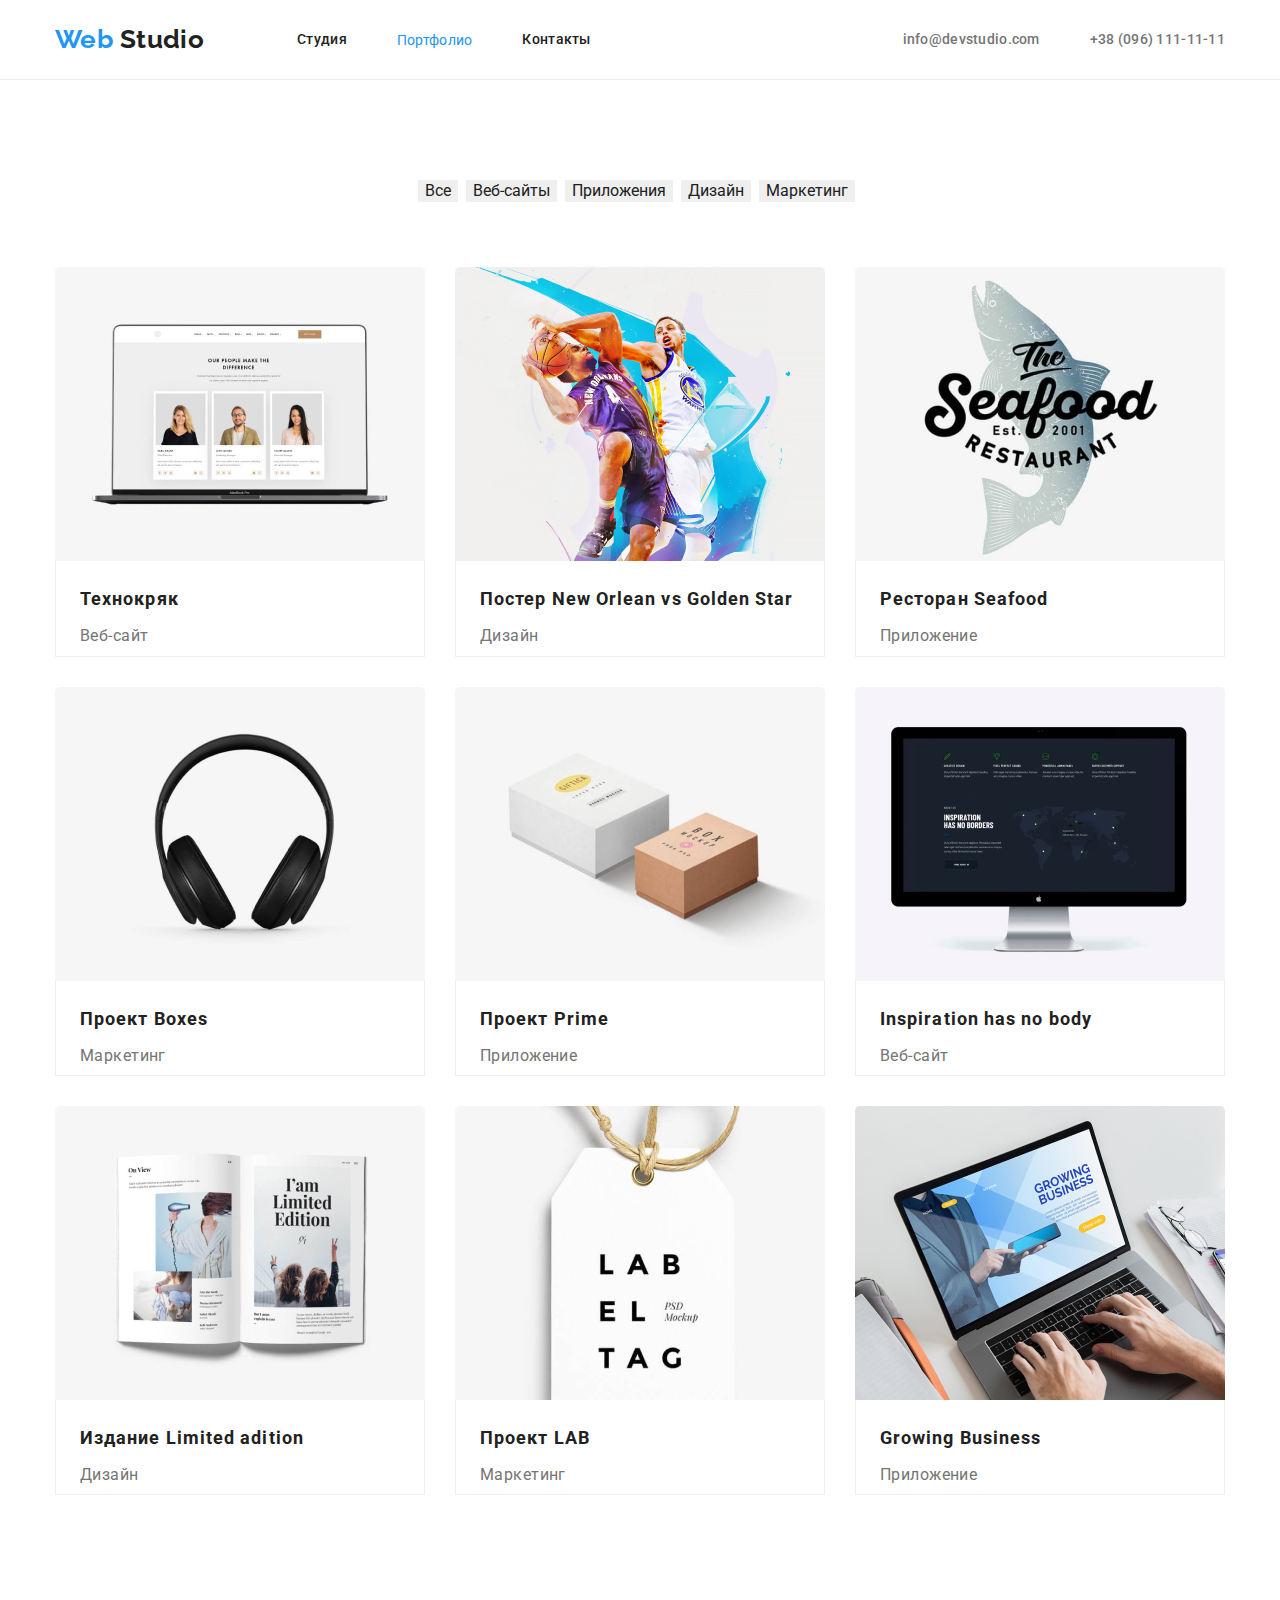
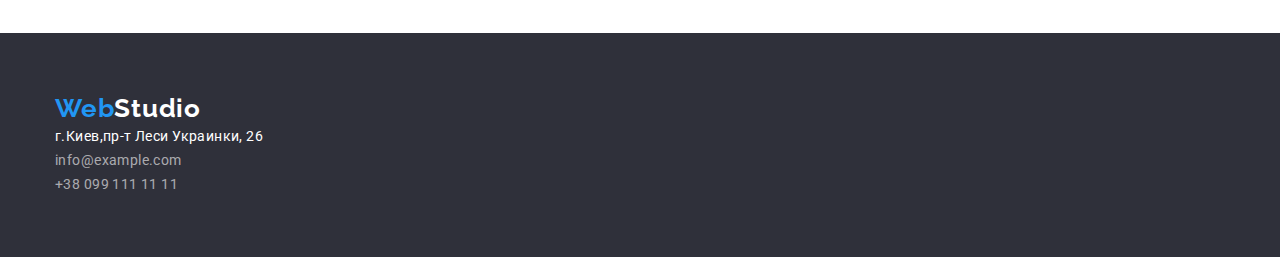
==== commit bced1580: "применила флекс к картинкам" ====
--- a/portfolio.html
+++ b/portfolio.html
@@ -46,33 +46,42 @@
          </ul>
     
          <ul class="gallery">
-             <li class="gallery-item"><a href=""class="gallery-link" ><img class="card" src="img/image1.jpg" alt="веб-сайт"width="370"><h2 class="gallery-title">Технокряк</h2>
-                <p class="gallery-text">Веб-сайт</p></a> 
+             <li class="gallery-item"><a href=""class="gallery-link" ><img class="card" src="img/image1.jpg" alt="веб-сайт"width="370">
+                <div class="gallery-part"><h2 class="gallery-title">Технокряк</h2>
+                <p class="gallery-text">Веб-сайт</p></div></a> 
             </li>
-            <li class="gallery-item"><a href=""class="gallery-link"><img class="card" src="img/image2.jpg" alt="дизайн"width="370"><h2 class="gallery-title">Постер New Orlean vs Golden Star</h2>
-                <p class="gallery-text">Дизайн</p></a> </li>
+            <li class="gallery-item"><a href=""class="gallery-link"><img class="card" src="img/image2.jpg" alt="дизайн"width="370">
+                <div class="gallery-part"> <h2 class="gallery-title">Постер New Orlean vs Golden Star</h2>
+                <p class="gallery-text">Дизайн</p></div></a> </li>
             
-            <li class="gallery-item"><a href=""class="gallery-link"><img class="card" src="img/image3.jpg" alt="приложение"width="370"> <h2 class="gallery-title">Ресторан Seafood</h2>
-                <p class="gallery-text">Приложение</p></a> </li>
+            <li class="gallery-item"><a href=""class="gallery-link"><img class="card" src="img/image3.jpg" alt="приложение"width="370"> 
+                <div class="gallery-part"> <h2 class="gallery-title">Ресторан Seafood</h2>
+                 <p class="gallery-text">Приложение</p></div></a> </li>
            
-            <li class="gallery-item"><a href=""class="gallery-link"><img class="card" src="img/image4.jpg" alt="наушники"width="370"><h2 class="gallery-title">Проект Prime</h2>
-                <p class="gallery-text">Маркетинг</p></a> </li>
+            <li class="gallery-item"><a href=""class="gallery-link"><img class="card" src="img/image4.jpg" alt="коробки"width="370">
+                <div class="gallery-part"> <h2 class="gallery-title">Проект Boxes</h2>
+                <p class="gallery-text">Маркетинг</p></div></a> </li>
             
-                <li class="gallery-item"><a href=""class="gallery-link"><img class="card" src="img/image4.jpg" alt="наушники"width="370"><h2 class="gallery-title">Проект Prime</h2>
-                    <p class="gallery-text">Приложение</p></a> </li>
+                <li class="gallery-item"><a href=""class="gallery-link"><img class="card" src="img/image5.jpg" alt="наушники"width="370">
+                  <div class="gallery-part">  <h2 class="gallery-title">Проект Prime</h2>
+                   <p class="gallery-text">Приложение</p></div></a> </li>
                 
            
-            <li class="gallery-item"><a href=""class="gallery-link"><img class="card" src="img/image6.jpg" alt="монитор"width="370"><h2 class="gallery-title">Inspiration has no body</h2>
-                <p class="gallery-text">Веб-сайт</p></a> </li>
+            <li class="gallery-item"><a href=""class="gallery-link"><img class="card" src="img/image6.jpg" alt="монитор"width="370">
+                <div class="gallery-part"> <h2 class="gallery-title">Inspiration has no body</h2>
+                 <p class="gallery-text">Веб-сайт</p></div></a> </li>
             
-            <li class="gallery-item"><a href=""class="gallery-link"><img class="card" src="img/image7.jpg" alt="книга"width="370"><h2 class="gallery-title">Издание Limited adition</h2>
-                <p class="gallery-text">Дизайн</p></a> </li>
+            <li class="gallery-item"><a href=""class="gallery-link"><img class="card" src="img/image7.jpg" alt="книга"width="370">
+                <div class="gallery-part">  <h2 class="gallery-title">Издание Limited adition</h2>
+                 <p class="gallery-text">Дизайн</p></div></a> </li>
             
-            <li class="gallery-item"><a href=""class="gallery-link"><img class="card" src="img/image8.jpg" alt="лейба"width="370"> <h2 class="gallery-title">Проект LAB</h2>
-                <p class="gallery-text">Маркетинг</p></a> </li>
+            <li class="gallery-item"><a href=""class="gallery-link"><img class="card" src="img/image8.jpg" alt="лейба"width="370">
+                <div class="gallery-part"> <h2 class="gallery-title">Проект LAB</h2>
+                 <p class="gallery-text">Маркетинг</p></div></a> </li>
            
-            <li class="gallery-item"><a href=""class="gallery-link"><img class="card" src="img/image9.jpg" alt="ноут"width="370"> <h2 class="gallery-title">Growing Business</h2>
-                <p class="gallery-text">Приложение</p></a> </li>
+            <li class="gallery-item"><a href=""class="gallery-link"><img class="card" src="img/image9.jpg" alt="ноут"width="370"> 
+                <div class="gallery-part">  <h2 class="gallery-title">Growing Business</h2>
+                <p class="gallery-text">Приложение</p></div></a> </li>
            
             </ul>
         </div>
--- a/css/style.css
+++ b/css/style.css
@@ -10,6 +10,7 @@
     --secondary-bg-color:#2F303A;
 }
 .page-header {
+    border-bottom: 1px solid rgba(236, 236, 236, 1);
     height: 80px;
     display: flex;
 }
@@ -164,6 +165,8 @@
         line-height:  1.9;
         display: flex;
         text-align: center;
+        margin-left: auto;
+        margin-right: auto;
     }
     .hero-button-main:hover,
     .hero-button-main:focus{
@@ -177,7 +180,7 @@
   }
     .section-title{
     margin-top: 0;
-    margin-bottom: 50px;
+    padding-bottom: 50px;
     color: var(--title-text-color) ;
     font-weight: 700;
     font-size: 36px;
@@ -187,16 +190,16 @@
     .pictures{
    
     display: flex;
-    flex-wrap: wrap;
-     margin-top: -30px;
+    justify-content: center;
+     margin-top: -50px;
      margin-left: -30px; 
     
     }
     .pictures-item{
-        display: block;
-         width: calc((100%-2*30px)/3); 
-        
-    
+   
+     width: calc((100%-2*30px)/3); 
+     margin-top: 50px;
+     margin-left: 30px;
 }
     .pictures-item:(:last-child){
     margin-right: 0px;
@@ -207,7 +210,7 @@
      padding-bottom: 94px;
  }
  .features{
-
+    
     display: flex;
  }
  .features-item{
@@ -219,55 +222,76 @@
  }
  .features-title{
      
-     margin-bottom: 10px;
+     padding-bottom: 10px;
      color: var(--title-text-color);
      font-weight: 700;
      line-height: 1.14;
  }
 .features-description {
-    margin-top: 0;
+    
     color: var(--primary-text-color);
     line-height: 1.7;
 }
 /* Comands*/
 .comands{
     background-color: #F5F4FA;
+    display:block;
 }
 .comands-title{
     margin-top: 0;
-    margin-bottom: 50px;
     color: var(--title-text-color) ; 
     font-weight: 700;
     font-size: 36px;
     line-height: 1.2;
     text-align: center;
+    padding-top: 94px;
+    padding-bottom: 50px ;
+}
+.comands-info{
+
+    text-align: center;
+    padding-top: 30px;
+    padding-bottom: 10px;
 }
 .comands-item{
     display: flex;
-    flex-wrap: wrap;
-     margin-top: -30px;
-     margin-left: -30px; 
-    padding-bottom: 10px;
-    padding-top: 30px;
-}
+    justify-content: center;
+    margin-left: -30px;
+    margin-right: -30px;
+    
+}
+
 .comands-title-top{
-    flex-basis: calc((100%-90px)/ 4);
+    background-color: var(--primary-bg-color);
+    flex-basis: calc ((100%-90px)/ 4);
+    width: 270px;
     margin-left: 30px;
-    margin-top: 30px;
-}
-.comands-title-top:nth-child(4n+1) {
+    margin-right: 30px;
+    box-shadow: 0px 1px 3px rgba(0, 0, 0, 0.12), 0px 1px 1px rgba(0, 0, 0, 0.14), 0px 2px 1px rgba(0, 0, 0, 0.2);
+    border-radius: 0px 0px 4px 4px;
+    margin-bottom: 94px;
+}
+.comands-title-top:nth-child(3n+1){
     margin-left: 0;
- }
+}
+}
 .comands-title-workers{
     color: var(--title-text-color);
     font-weight: 500;
     font-size: 16px;
     line-height: 1.2;
+    text-align: center;
+    padding-top: 30px ;
+    
 }
 .comands-title-proffesion{
     color: var(--primary-text-color );
     font-size: 16px;
     line-height: 1.2;
+    text-align: center;
+    padding-top: 10px;
+    padding-bottom: 30px;
+    
 }
 /* Footer*/
 .information{
@@ -315,7 +339,7 @@
 
 .filter{
     margin-top: 0;
-    margin-bottom: ;
+    margin-bottom: 0;
     font-family: inherit;
     list-style: none;
     display: flex;
@@ -330,16 +354,16 @@
 line-height: 1.6;
 text-align: center;
 cursor: pointer;
-margin-top: 94px;
+margin-top: 50px;
 margin-right: 8px;
+margin-bottom: 34px;
 }
 .filter-button{
     color: var(--title-text-color);
     text-align: center;
     border: 1px solid transparent;
     cursor: pointer;
-    margin-right: 8px;
-    margin-bottom: 34px;
+    
 }
 
 .filter-button:hover,
@@ -364,26 +388,24 @@
 
     display: flex;
     flex-wrap: wrap;
-     margin-top: -30px;
      margin-left: -30px;
+     margin-right: -30px;
+     
 }
 .gallery-item{
-    flex-basis: calc((100%-90px)/ 3);
+    flex-basis: calc ((100%-90px)/ 3);
+    width: 370px;
     margin-left: 30px;
     margin-top: 30px;
-   
 }
 .gallery:nth-child(3n+1) {
 margin-left: 0; 
 }
 .gallery:nth-last-child(-n+3){
-    margin-bottom: 0;
-}
-
+    margin-bottom: 138px;
+}
 .gallery-link{
-    display: block;
-    padding-top: 32px;
-    padding-bottom: 32px;
+   
     text-decoration: none;
 }
 .gallery-title{
@@ -393,7 +415,6 @@
     line-height: 2;
     letter-spacing: 0.06em;
     margin-bottom: 4px;
-     
 }
 .card{
     border-top-left-radius: 5px;
@@ -405,10 +426,14 @@
     font-size: 16px;
     line-height: 1.9;
     text-decoration: none;
-    border-right: 1px solid #EEEEEE;
-    border-bottom: 1px solid #EEEEEE;
-    border-left: 1px solid #EEEEEE;
-    
-
-}
-
+
+}
+.gallery-part{   
+ padding: 20px 0 4px 24px;
+ border-right: 1px solid #EEEEEE;
+ border-left: 1px solid #EEEEEE;
+ border-bottom:  1px solid #EEEEEE;
+ }
+
+
+
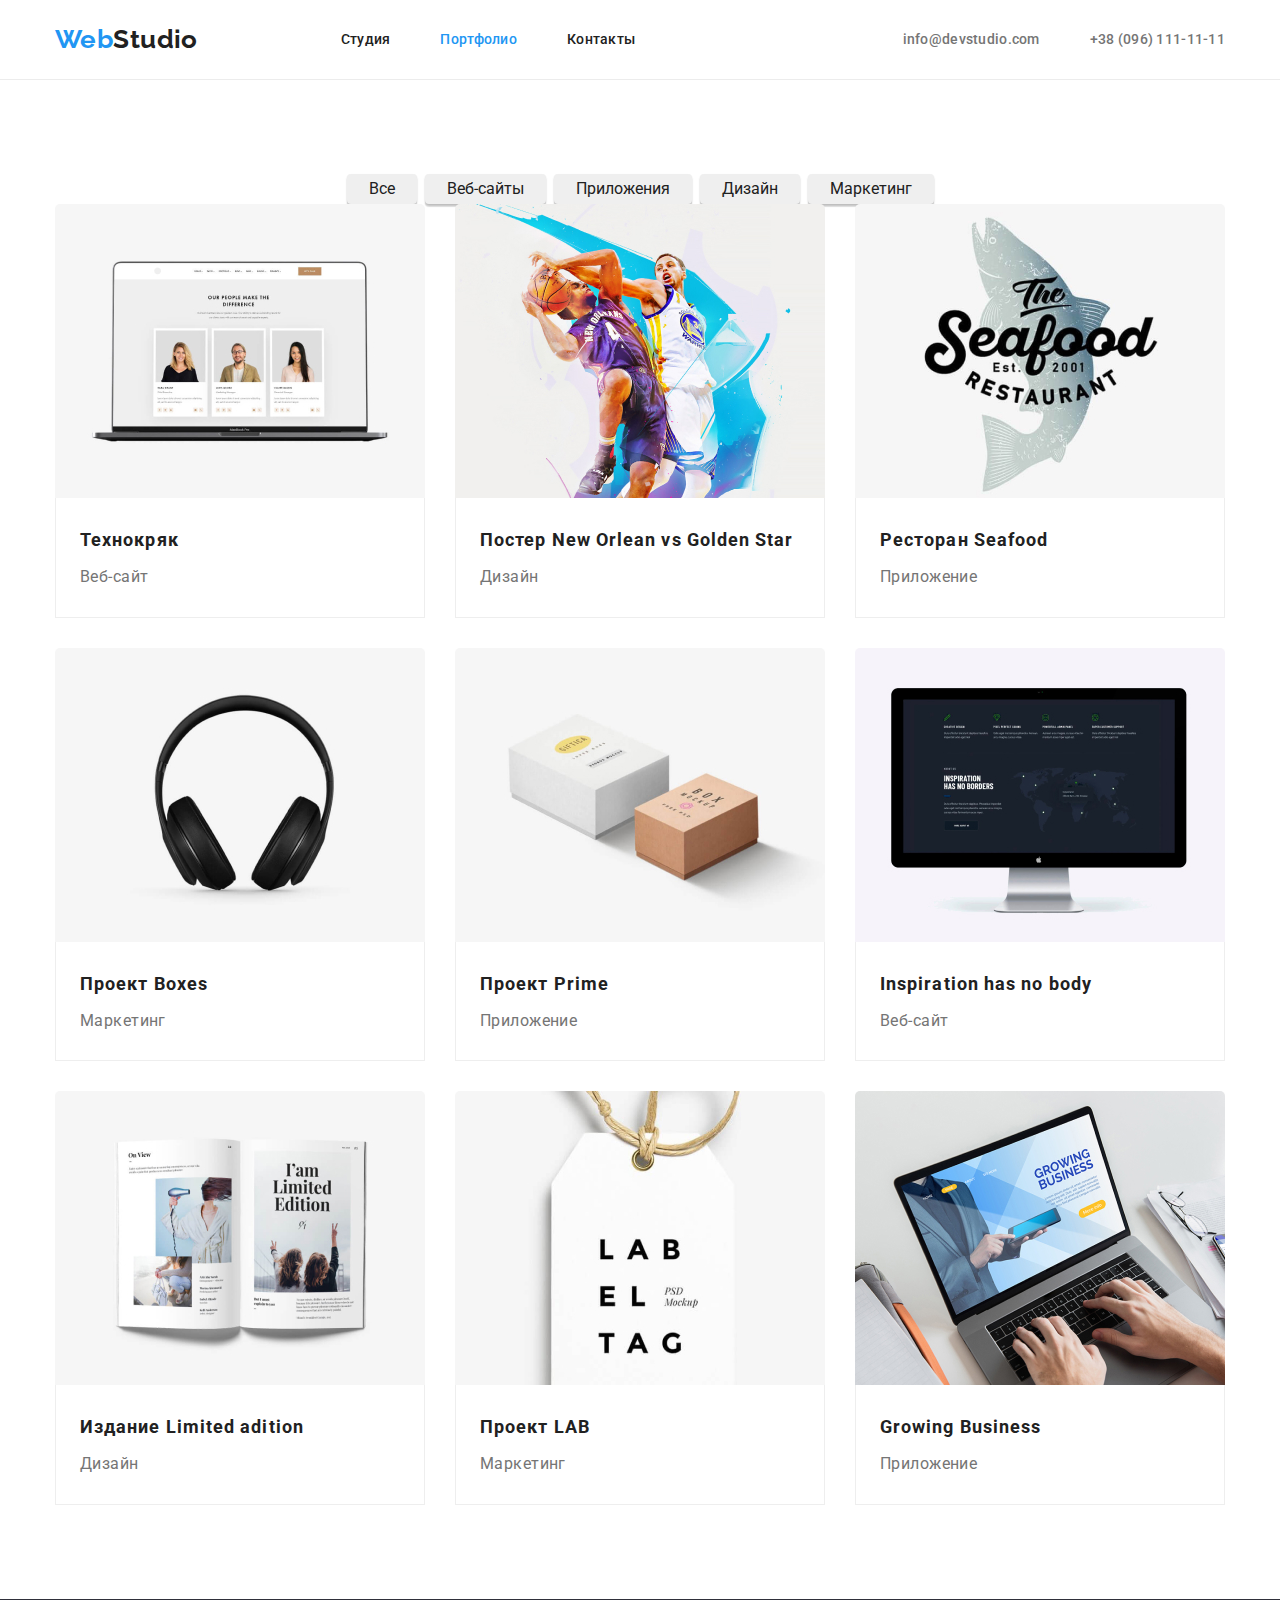
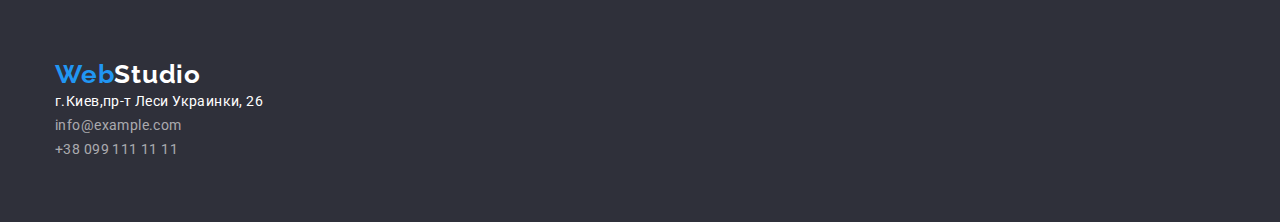
==== commit 9ba129c5: "скрыла заголовок" ====
--- a/portfolio.html
+++ b/portfolio.html
@@ -16,10 +16,10 @@
     <header class="page-header">
         <div class="container-main container">
           <nav class="container-main-nav">
-              <a class="logo" href="./index.html"><span class="logo-accent">Web</span> Studio </a>
+              <a class="logo" href="./index.html"><span class="logo-accent">Web</span>Studio</a>
               <ul class="site-nav">
                   <li class="site-nav-item"> <a href="./index.html"class="site-nav-link">Студия</a></li>
-                  <li class="site-nav-item"><a href=""class="site-nav-link-current ">Портфолио</a></li>
+                  <li class="site-nav-item"><a href=""class="site-nav-link current ">Портфолио</a></li>
                   <li class="site-nav-item"><a href=""class="site-nav-link">Контакты</a></li>
               </ul>
           </nav>
@@ -34,9 +34,9 @@
 
     <main>
          <!--Навигация-->
-         <section>
+         <section class="section">
              <div class="container">
-             <h1 class="title">Filter</h1>
+             <h1 class="visually-hidden">Filter</h1>
          <ul class="filter">
             <li class="filter-item"> <button type= "button" class="filter-button-main"> Все </button> </li>
             <li class="filter-item"> <button type= "button"class="filter-button"> Веб-сайты </button> </li>
--- a/css/style.css
+++ b/css/style.css
@@ -50,15 +50,15 @@
     width: 100%;
     height: auto;
 }
+a{
+    text-decoration: none;
+}
 .logo {
-
    color: var(--title-text-color);
    font-family: raleway, sans-serif;
-   text-decoration: none;
    font-weight: 700;
     font-size: 26px;
-    line-height: 1.2;
-   
+    line-height: 1.2; 
 }
 .logo-accent {
     color: var(--accent-color);
@@ -83,13 +83,11 @@
 
 /* Site-nav*/
 .site-nav {
-    list-style: none;
     display: flex;
     margin-left: 93px ;
 }
-.site-nav-item {
-    display: flex;
-    margin-right: 50px; 
+.site-nav-item{
+    margin-left: 50px;
 }
 .site-nav-item:(:last-child){
     margin-right: 50px;
@@ -100,17 +98,14 @@
 letter-spacing: 0.02em;
 font-weight: 500;
 line-height: 1.14;
-text-decoration: none;
 }
 .site-nav-link:hover,
 .site-nav-lin:focus {
     color: var(--accent-color);
 }
-.site-nav-link-current{
+.current{
 color: var(--accent-color);
-line-height: 16px;
-letter-spacing: 0.02em;
-text-decoration: none;
+
 }
 
 /* Contact-nav*/
@@ -119,18 +114,18 @@
     margin-left: auto;
     
 }
+.contact-nav-item:not(:last-child){
+    margin-right: 50px;
+}
 .contact-nav-title {
     
     color: var(--primary-text-color);
-    text-decoration: none;
     font-weight: 500;
     line-height: 1.14;
     letter-spacing: 0.02em;
-    margin-left: 50px;
-}
-.contact-nav-title:(:last-child){
-margin-left: 50px;
-}
+  
+}
+
 .contact-nav-title:hover,
 .contact-nav-title:focus{
     color: var(--accent-color);
@@ -175,12 +170,12 @@
     } 
 
 /* Section*/
-  .title{
-      visibility: hidden;
-  }
+ 
+    .work-section{
+        padding-top: 0;
+    }
     .section-title{
-    margin-top: 0;
-    padding-bottom: 50px;
+    margin-bottom: 50px;
     color: var(--title-text-color) ;
     font-weight: 700;
     font-size: 36px;
@@ -188,41 +183,38 @@
     text-align: center;
  }
     .pictures{
+    display: flex;
+    justify-content: center; 
+    }
+    .pictures-item:not(:first-child){
+     margin-left: 30px;
+}
    
-    display: flex;
-    justify-content: center;
-     margin-top: -50px;
-     margin-left: -30px; 
-    
-    }
-    .pictures-item{
-   
-     width: calc((100%-2*30px)/3); 
-     margin-top: 50px;
-     margin-left: 30px;
-}
-    .pictures-item:(:last-child){
-    margin-right: 0px;
- }
  /*Features */
  .section{
      padding-top: 94px;
      padding-bottom: 94px;
  }
+ .visually-hidden{
+     position: absolute;
+     clip: rect(0 0 0 0);
+     width: 1px;
+     height: 1px;
+     margin: -1px;
+     
+ }
  .features{
     
     display: flex;
  }
- .features-item{
+ .features-item:not(:first-child){
    
      margin-left: 30px;
  } 
- .features-item:(:last-child){
-    margin-left: 0;
- }
+
  .features-title{
      
-     padding-bottom: 10px;
+     margin-bottom: 10px;
      color: var(--title-text-color);
      font-weight: 700;
      line-height: 1.14;
@@ -235,45 +227,31 @@
 /* Comands*/
 .comands{
     background-color: #F5F4FA;
-    display:block;
 }
 .comands-title{
-    margin-top: 0;
     color: var(--title-text-color) ; 
     font-weight: 700;
     font-size: 36px;
     line-height: 1.2;
     text-align: center;
-    padding-top: 94px;
-    padding-bottom: 50px ;
+    margin-bottom: 50px ;
 }
 .comands-info{
-
     text-align: center;
     padding-top: 30px;
-    padding-bottom: 10px;
+    padding-bottom: 30px;
 }
 .comands-item{
     display: flex;
-    justify-content: center;
-    margin-left: -30px;
-    margin-right: -30px;
-    
-}
-
+    justify-content: center; 
+}
 .comands-title-top{
     background-color: var(--primary-bg-color);
-    flex-basis: calc ((100%-90px)/ 4);
-    width: 270px;
-    margin-left: 30px;
-    margin-right: 30px;
     box-shadow: 0px 1px 3px rgba(0, 0, 0, 0.12), 0px 1px 1px rgba(0, 0, 0, 0.14), 0px 2px 1px rgba(0, 0, 0, 0.2);
     border-radius: 0px 0px 4px 4px;
-    margin-bottom: 94px;
-}
-.comands-title-top:nth-child(3n+1){
-    margin-left: 0;
-}
+}
+.comands-title-top:not(:first-child){
+    margin-left: 30px;
 }
 .comands-title-workers{
     color: var(--title-text-color);
@@ -289,17 +267,12 @@
     font-size: 16px;
     line-height: 1.2;
     text-align: center;
-    padding-top: 10px;
-    padding-bottom: 30px;
-    
+    margin-top: 10px; 
 }
 /* Footer*/
 .information{
-    font-family: Roboto, sans-serif;
+  
     background-color: var(--secondary-bg-color);
-    text-decoration: none;
-    font-size: 14px;
-    line-height: 1.7;
     padding-top: 60px;
     padding-bottom: 60px;
     
@@ -311,18 +284,19 @@
     font-weight: 700;
     font-size: 26px;
     letter-spacing: 0.03em;
-    text-decoration: none;
+    margin-bottom: 20px;
 }
 .information-addres{
     font-style: normal;
     color: var(--primary-bg-color);
-    line-height: 1.7;
-    list-style: none;
-}
-
+    line-height: 1.7; 
+}
  .information-addres-street{
      color: var(--primary-bg-color);
-    
+     
+ }
+ .information-addres-street:not(:first-child){
+     margin-top: 9px;
  }
 
 .information-addres-list{
@@ -354,16 +328,22 @@
 line-height: 1.6;
 text-align: center;
 cursor: pointer;
-margin-top: 50px;
+}
+.filter-item:not(:last-child){
 margin-right: 8px;
-margin-bottom: 34px;
-}
+}
+
 .filter-button{
     color: var(--title-text-color);
     text-align: center;
-    border: 1px solid transparent;
-    cursor: pointer;
-    
+    border: transparent;
+    cursor: pointer;  
+    padding-left: 22px;
+    padding-right: 22px;
+    padding-top: 6px;
+    padding-bottom: 6px;
+    box-shadow: 0px 3px 1px rgba(0, 0, 0, 0.1), 0px 1px 2px rgba(0, 0, 0, 0.08), 0px 2px 2px rgba(0, 0, 0, 0.12);
+    border-radius: 4px;
 }
 
 .filter-button:hover,
@@ -375,7 +355,13 @@
 .filter-button-main{
     color: var(--title-text-color);
     text-align: center;
-    border: 1px solid transparent;
+    border:  transparent;
+    padding-left: 22px;
+    padding-right: 22px;
+    padding-top: 6px;
+    padding-bottom: 6px;
+    box-shadow: 0px 3px 1px rgba(0, 0, 0, 0.1), 0px 1px 2px rgba(0, 0, 0, 0.08), 0px 2px 2px rgba(0, 0, 0, 0.12);
+    border-radius: 4px;
     cursor: pointer;
 }
 .filter-button-main:hover,
@@ -385,28 +371,18 @@
 }
 
 .gallery{
-
     display: flex;
     flex-wrap: wrap;
-     margin-left: -30px;
-     margin-right: -30px;
-     
+     margin-top: -30px;
+     margin-right: -30px; 
 }
 .gallery-item{
-    flex-basis: calc ((100%-90px)/ 3);
-    width: 370px;
-    margin-left: 30px;
+    margin-right: 30px;
     margin-top: 30px;
 }
-.gallery:nth-child(3n+1) {
-margin-left: 0; 
-}
-.gallery:nth-last-child(-n+3){
-    margin-bottom: 138px;
-}
 .gallery-link{
-   
-    text-decoration: none;
+   display: block;
+
 }
 .gallery-title{
     color: var(--title-text-color);
@@ -429,7 +405,7 @@
 
 }
 .gallery-part{   
- padding: 20px 0 4px 24px;
+ padding:24px;
  border-right: 1px solid #EEEEEE;
  border-left: 1px solid #EEEEEE;
  border-bottom:  1px solid #EEEEEE;
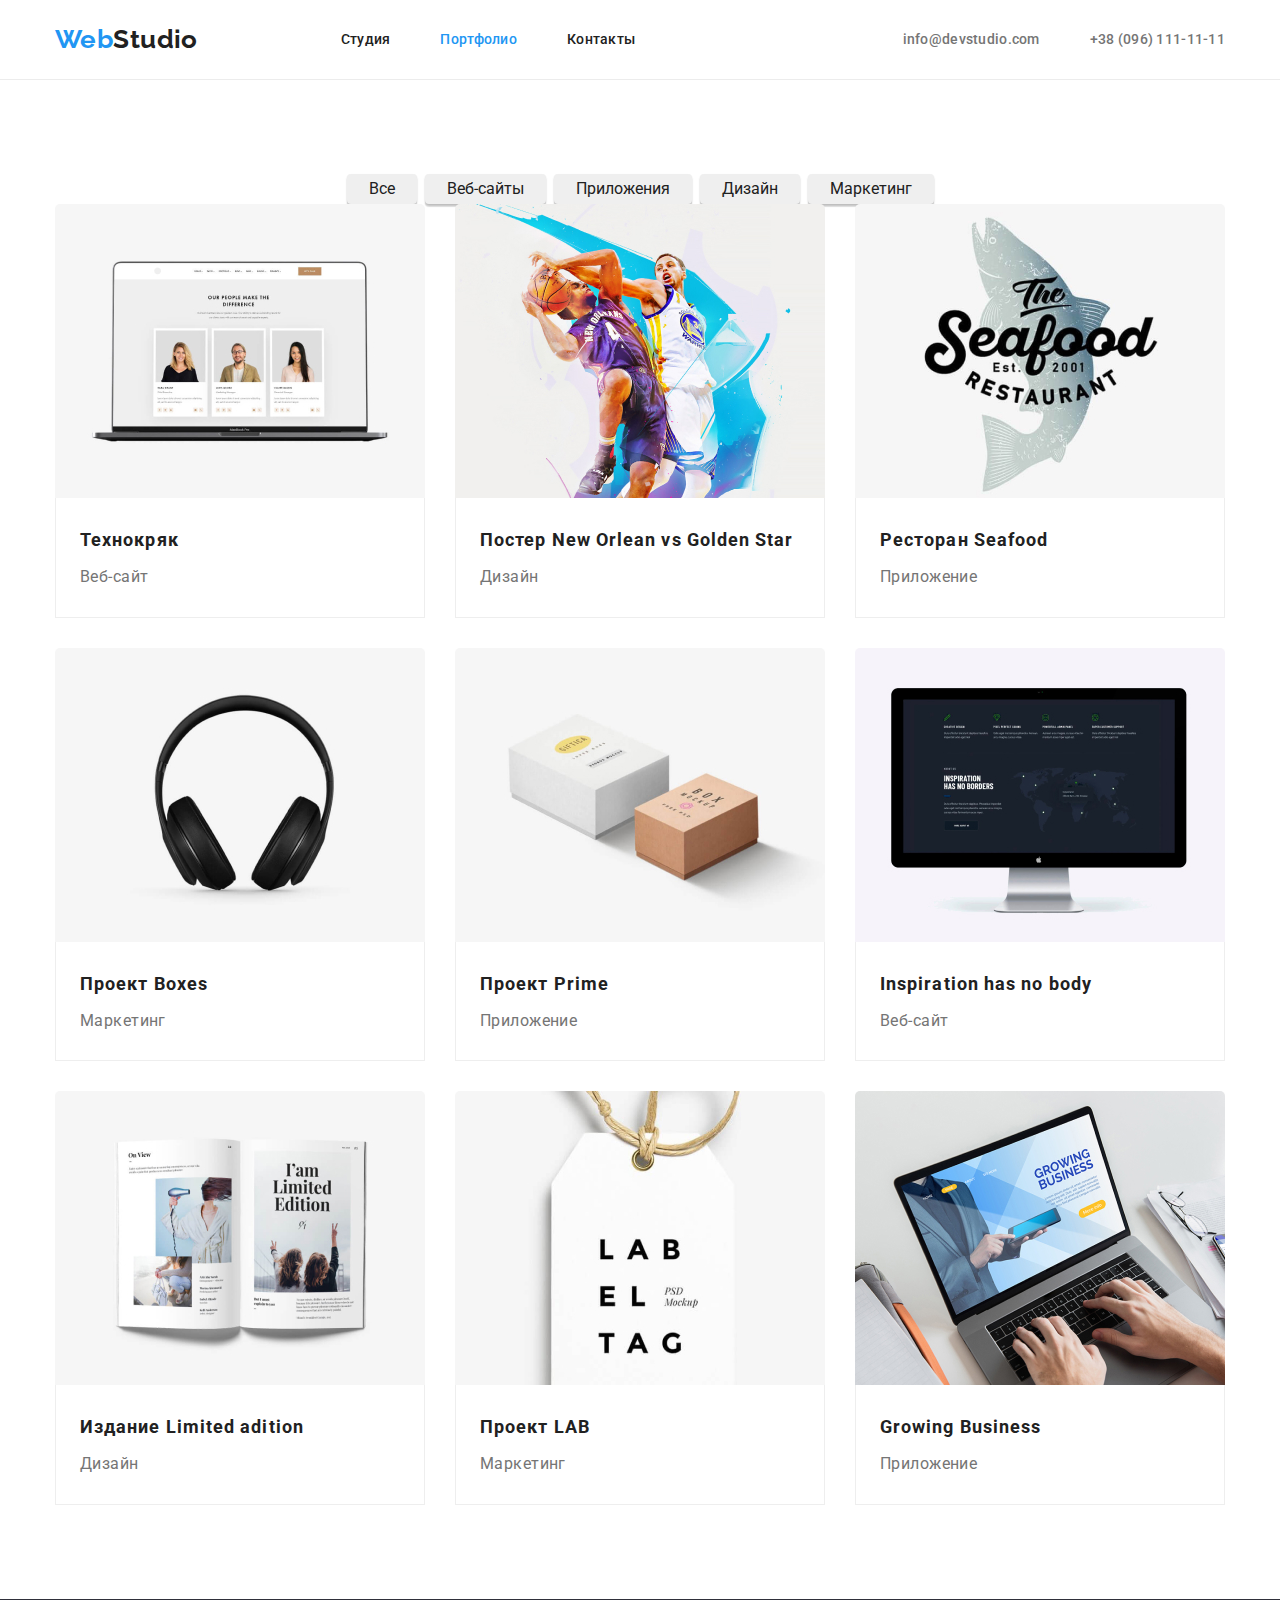
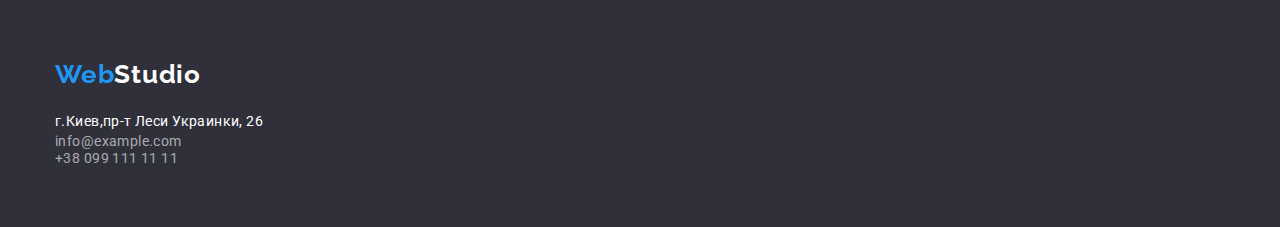
==== commit 0347f4e0: "сделала ссылку блочным элементом" ====
--- a/portfolio.html
+++ b/portfolio.html
@@ -57,7 +57,9 @@
             <li class="gallery-item"><a href=""class="gallery-link"><img class="card" src="img/image3.jpg" alt="приложение"width="370"> 
                 <div class="gallery-part"> <h2 class="gallery-title">Ресторан Seafood</h2>
                  <p class="gallery-text">Приложение</p></div></a> </li>
-           
+        
+
+                 
             <li class="gallery-item"><a href=""class="gallery-link"><img class="card" src="img/image4.jpg" alt="коробки"width="370">
                 <div class="gallery-part"> <h2 class="gallery-title">Проект Boxes</h2>
                 <p class="gallery-text">Маркетинг</p></div></a> </li>
--- a/css/style.css
+++ b/css/style.css
@@ -285,6 +285,7 @@
     font-size: 26px;
     letter-spacing: 0.03em;
     margin-bottom: 20px;
+    display: block;
 }
 .information-addres{
     font-style: normal;
@@ -302,7 +303,7 @@
 .information-addres-list{
     color: rgba(255, 255, 255, 0.6);
     line-height: 1.2;
-    text-decoration: none;
+    display: block;
 }
 .information-addres-list:hover,
 .information-addres-list:focus{
@@ -375,14 +376,18 @@
     flex-wrap: wrap;
      margin-top: -30px;
      margin-right: -30px; 
+    
 }
 .gallery-item{
     margin-right: 30px;
     margin-top: 30px;
+    
+}
+.gallery-item:nth-child(3n){
+margin-right: 0;
 }
 .gallery-link{
    display: block;
-
 }
 .gallery-title{
     color: var(--title-text-color);
